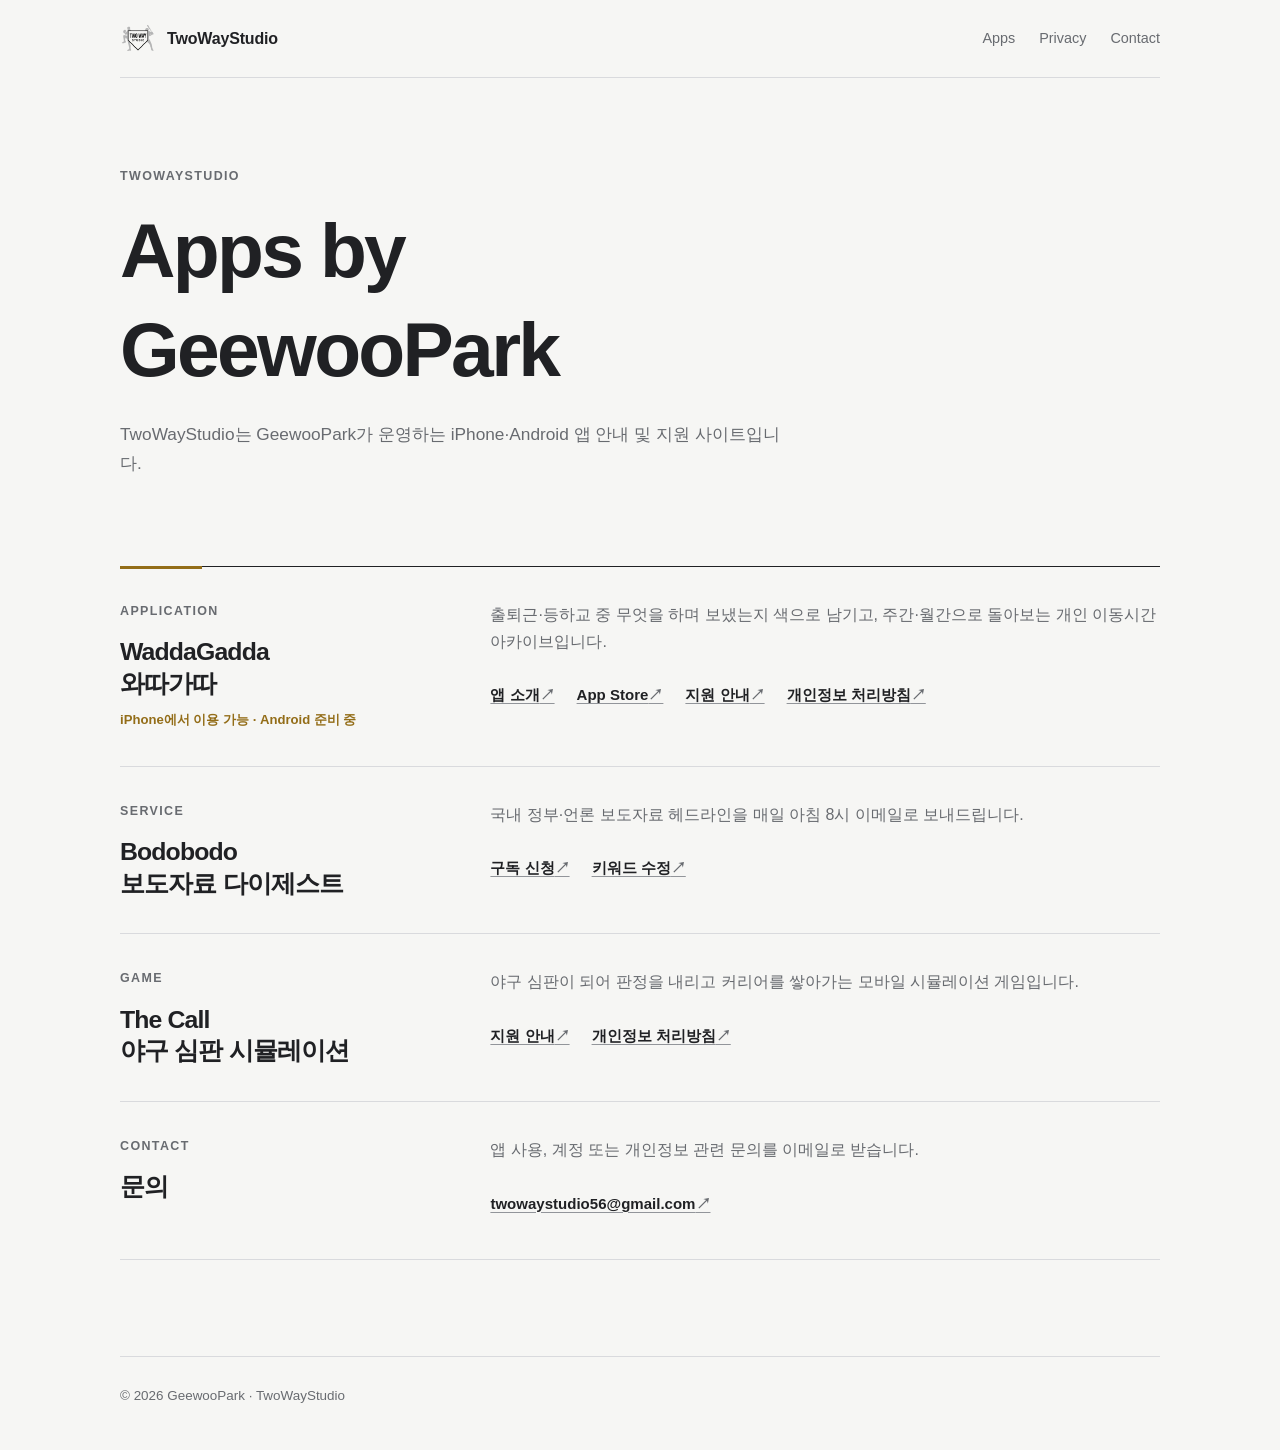
==== index.html @ 0d07fa3b "Add WaddaGadda launch and account deletion pages" ====
<!doctype html><html lang="ko"><head><meta charset="utf-8"><meta name="viewport" content="width=device-width,initial-scale=1"><meta name="description" content="GeewooPark가 TwoWayStudio 브랜드로 운영하는 iPhone·Android 앱 스튜디오입니다."><title>TwoWayStudio · GeewooPark</title><link rel="stylesheet" href="styles.css"></head><body>
<header class="site-header"><a class="brand" href="/"><img src="TwoWayStudio_Logo.png" alt=""><span>TwoWayStudio</span></a><nav class="site-nav" aria-label="주요 메뉴"><a href="#apps">Apps</a><a href="privacy.html">Privacy</a><a href="mailto:twowaystudio56@gmail.com">Contact</a></nav></header>
<main class="page"><section class="hero"><p class="eyebrow">TwoWayStudio</p><h1>Apps by<br>GeewooPark</h1><p class="lead">TwoWayStudio는 GeewooPark가 운영하는 iPhone·Android 앱 안내 및 지원 사이트입니다.</p></section>
<section id="apps" class="grid" aria-label="앱과 안내"><article class="card card-featured"><div><p class="eyebrow">Application</p><h2>WaddaGadda<br><span lang="ko">와따가따</span></h2><p class="platform-note">iPhone에서 이용 가능 · Android 준비 중</p></div><div><p>출퇴근·등하교 중 무엇을 하며 보냈는지 색으로 남기고, 주간·월간으로 돌아보는 개인 이동시간 아카이브입니다.</p><div class="card-links"><a class="button-link" href="waddagadda.html">앱 소개</a><a class="button-link" href="https://apps.apple.com/kr/app/id6805919980">App Store</a><a class="button-link" href="waddagadda-support.html">지원 안내</a><a class="button-link" href="waddagadda-privacy.html">개인정보 처리방침</a></div></div></article><article class="card"><div><p class="eyebrow">Service</p><h2>Bodobodo<br><span lang="ko">보도자료 다이제스트</span></h2></div><div><p>국내 정부·언론 보도자료 헤드라인을 매일 아침 8시 이메일로 보내드립니다.</p><div class="card-links"><a class="button-link" href="press-digest.html">구독 신청</a><a class="button-link" href="press-digest-edit.html">키워드 수정</a></div></div></article><article class="card"><div><p class="eyebrow">Game</p><h2>The Call<br><span lang="ko">야구 심판 시뮬레이션</span></h2></div><div><p>야구 심판이 되어 판정을 내리고 커리어를 쌓아가는 모바일 시뮬레이션 게임입니다.</p><div class="card-links"><a class="button-link" href="thecall-support.html">지원 안내</a><a class="button-link" href="thecall-privacy.html">개인정보 처리방침</a></div></div></article><article class="card"><div><p class="eyebrow">Contact</p><h2>문의</h2></div><div><p>앱 사용, 계정 또는 개인정보 관련 문의를 이메일로 받습니다.</p><div class="card-links"><a class="button-link" href="mailto:twowaystudio56@gmail.com">twowaystudio56@gmail.com</a></div></div></article></section></main>
<footer class="site-footer">© 2026 GeewooPark · TwoWayStudio</footer></body></html>
---- styles.css ----
:root{color-scheme:light;--ink:#202124;--muted:#686b70;--line:#d9dadd;--soft-line:#e8e9eb;--background:#f6f6f4;--accent:#44484d;--wadda:#936d18;--wadda-soft:#efe7d2}*{box-sizing:border-box}body{margin:0;color:var(--ink);background:var(--background);font-family:Inter,-apple-system,BlinkMacSystemFont,"Segoe UI",sans-serif;font-size:16px;line-height:1.7}a{color:var(--ink);text-decoration-color:#92959a;text-underline-offset:3px}a:hover{text-decoration-color:var(--ink)}img{max-width:100%;height:auto}
.site-header{width:min(1040px,calc(100% - 48px));min-height:78px;margin:0 auto;display:flex;align-items:center;justify-content:space-between;gap:24px;border-bottom:1px solid var(--line)}.brand{display:inline-flex;align-items:center;gap:11px;color:var(--ink);font-size:1rem;font-weight:700;letter-spacing:-.01em;text-decoration:none}.brand img{width:36px;height:36px;object-fit:contain}.site-nav{display:flex;gap:24px;font-size:.9rem}.site-nav a{color:var(--muted);text-decoration:none}.site-nav a:hover{color:var(--ink)}
.page{width:min(1040px,calc(100% - 48px));margin:0 auto;padding:88px 0 96px}.hero{max-width:760px;padding-bottom:76px}.eyebrow{margin:0 0 14px;color:var(--muted);font-size:.78rem;font-weight:700;letter-spacing:.11em;text-transform:uppercase}h1,h2,h3{color:var(--ink);line-height:1.28;letter-spacing:-.035em}h1{margin:0;font-size:clamp(2.35rem,6vw,4.8rem);font-weight:650}h2{margin:2.8rem 0 .9rem;font-size:1.35rem}h3{margin:0 0 .45rem;font-size:1.15rem}p{margin:.7rem 0}.lead{max-width:680px;margin-top:22px;color:var(--muted);font-size:1.08rem}
.grid{display:grid;grid-template-columns:1fr;border-top:1px solid var(--ink)}.card{display:grid;grid-template-columns:minmax(180px,.65fr) minmax(0,1.35fr);gap:48px;padding:34px 0;border-bottom:1px solid var(--line)}.card h2{margin:0;font-size:1.55rem}.card p{margin-top:0;color:var(--muted)}.card-featured{position:relative}.card-featured::before{position:absolute;top:-1px;left:0;width:82px;height:3px;background:var(--wadda);content:""}.platform-note{margin:10px 0 0!important;color:var(--wadda)!important;font-size:.82rem;font-weight:650}.card-links{display:flex;flex-wrap:wrap;gap:22px;margin-top:18px}.button-link{display:inline-flex;min-height:44px;align-items:center;color:var(--ink);font-size:.94rem;font-weight:650}.button-link::after{content:" ↗";color:var(--muted)}
.document{max-width:820px;margin:0 auto;padding:0 0 40px}.document h1{font-size:clamp(2.3rem,5vw,3.6rem)}.document h2{margin-top:3.2rem;padding-top:1.2rem;border-top:1px solid var(--line)}.document li{margin:.45rem 0}.document .meta{margin:12px 0 36px;color:var(--muted);font-size:.9rem}.document .notice{margin-top:18px;padding:18px 20px;border-left:3px solid var(--accent);background:#ececeb}.document table{width:100%;margin:18px 0;border-collapse:collapse}.document th,.document td{padding:15px 0;border-bottom:1px solid var(--soft-line);text-align:left;vertical-align:top}.document th{width:28%;padding-right:24px;color:var(--muted);font-size:.92rem}.site-footer{width:min(1040px,calc(100% - 48px));margin:0 auto;padding:28px 0 42px;border-top:1px solid var(--line);color:var(--muted);font-size:.84rem}
.product-hero{display:grid;grid-template-columns:minmax(0,1fr) minmax(280px,.56fr);gap:56px;align-items:center;padding:10px 0 82px}.product-copy h1{font-size:clamp(2.6rem,5vw,4.15rem)}.product-kicker{margin:0 0 16px;color:var(--wadda);font-size:.82rem;font-weight:750;letter-spacing:.1em;text-transform:uppercase}.product-visual{overflow:hidden;border:1px solid #d8cfb7;border-radius:26px;background:var(--wadda-soft);box-shadow:0 22px 50px rgba(55,43,16,.12)}.product-visual img{display:block;width:100%}.store-links{display:flex;flex-wrap:wrap;gap:12px;margin-top:28px}.store-link{display:inline-flex;min-height:48px;align-items:center;padding:0 18px;border:1px solid var(--ink);border-radius:8px;background:var(--ink);color:#fff;font-size:.92rem;font-weight:700;text-decoration:none}.store-link:hover{background:var(--accent)}.store-link-muted{border-color:var(--line);background:transparent;color:var(--muted);cursor:default}.product-principles{display:grid;grid-template-columns:repeat(3,1fr);border-top:1px solid var(--ink)}.product-principle{padding:28px 24px 26px 0;border-bottom:1px solid var(--line)}.product-principle+.product-principle{padding-left:24px;border-left:1px solid var(--line)}.product-principle h2{margin:0 0 10px;font-size:1.18rem}.product-principle p{margin:0;color:var(--muted)}.product-details{max-width:760px;padding:72px 0 22px}.product-details h2{margin:0 0 18px;font-size:1.8rem}.product-details p{color:var(--muted)}.request-steps{padding-left:1.25rem}.request-steps li{margin:.85rem 0}.request-action{margin:28px 0}.request-action .store-link{width:max-content}.quiet-note{color:var(--muted);font-size:.9rem}
@media(max-width:760px){.site-header{width:min(100% - 32px,1040px);align-items:flex-start;flex-direction:column;padding:18px 0}.site-nav{width:100%;justify-content:space-between;gap:12px}.page{width:min(100% - 32px,1040px);padding:58px 0 72px}.hero{padding-bottom:54px}.card{grid-template-columns:1fr;gap:12px;padding:28px 0}.document th,.document td{display:block;width:100%;padding-right:0}.document th{padding-bottom:2px;border-bottom:0}.document td{padding-top:2px}.site-footer{width:min(100% - 32px,1040px)}.product-hero{grid-template-columns:1fr;gap:38px;padding-bottom:58px}.product-visual{width:min(100%,390px);margin:0 auto}.product-principles{grid-template-columns:1fr}.product-principle,.product-principle+.product-principle{padding:24px 0;border-left:0}.product-details{padding-top:54px}}
.subscribe-form{max-width:460px;margin-top:8px}.subscribe-form .field{margin-bottom:18px}.subscribe-form label{display:block;margin-bottom:7px;font-size:.88rem;font-weight:650;color:var(--ink)}.subscribe-form .hint{margin:6px 0 0;color:var(--muted);font-size:.84rem}.subscribe-form input[type=email],.subscribe-form input[type=text]{width:100%;padding:12px 14px;border:1px solid var(--line);border-radius:8px;background:#fff;color:var(--ink);font-size:.96rem;font-family:inherit}.subscribe-form input[type=email]:focus,.subscribe-form input[type=text]:focus{outline:2px solid var(--ink);outline-offset:1px}.subscribe-form .honeypot{position:absolute!important;width:1px!important;height:1px!important;padding:0!important;margin:-1px!important;overflow:hidden!important;clip:rect(0,0,0,0)!important;white-space:nowrap!important;border:0!important}.subscribe-form button{min-height:46px;padding:0 24px;border:0;border-radius:8px;background:var(--ink);color:#fff;font-size:.95rem;font-weight:650;font-family:inherit;cursor:pointer}.subscribe-form button:hover{background:var(--accent)}.subscribe-form button:disabled{opacity:.55;cursor:default}.form-message{margin-top:16px;padding:14px 16px;border-radius:8px;font-size:.9rem;display:none}.form-message.show{display:block}.form-message.success{background:#eaf3ec;color:#1f5c33}.form-message.error{background:#f6e9e8;color:#8a2f27}
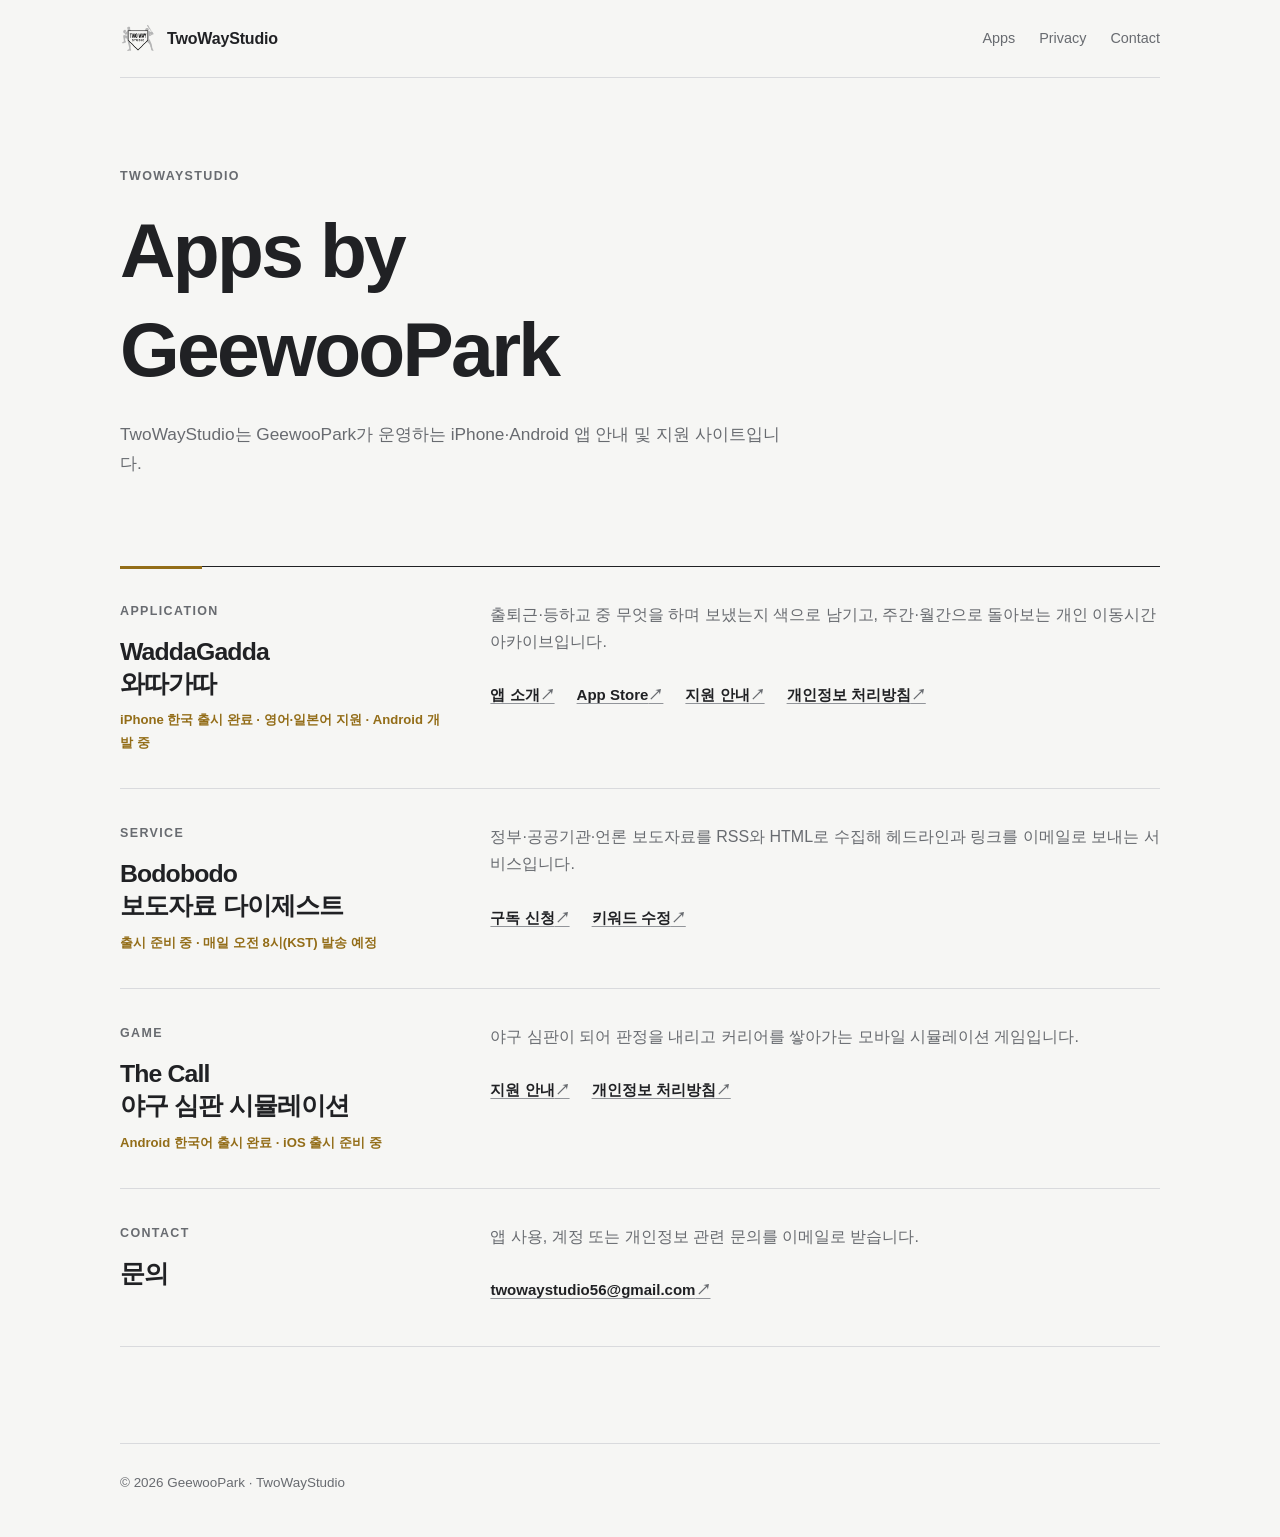
==== commit ded9ec64: "Feat: 홈페이지 출시 현황 최신화" ====
--- a/index.html
+++ b/index.html
@@ -1,5 +1,9 @@
 <!doctype html><html lang="ko"><head><meta charset="utf-8"><meta name="viewport" content="width=device-width,initial-scale=1"><meta name="description" content="GeewooPark가 TwoWayStudio 브랜드로 운영하는 iPhone·Android 앱 스튜디오입니다."><title>TwoWayStudio · GeewooPark</title><link rel="stylesheet" href="styles.css"></head><body>
 <header class="site-header"><a class="brand" href="/"><img src="TwoWayStudio_Logo.png" alt=""><span>TwoWayStudio</span></a><nav class="site-nav" aria-label="주요 메뉴"><a href="#apps">Apps</a><a href="privacy.html">Privacy</a><a href="mailto:twowaystudio56@gmail.com">Contact</a></nav></header>
 <main class="page"><section class="hero"><p class="eyebrow">TwoWayStudio</p><h1>Apps by<br>GeewooPark</h1><p class="lead">TwoWayStudio는 GeewooPark가 운영하는 iPhone·Android 앱 안내 및 지원 사이트입니다.</p></section>
-<section id="apps" class="grid" aria-label="앱과 안내"><article class="card card-featured"><div><p class="eyebrow">Application</p><h2>WaddaGadda<br><span lang="ko">와따가따</span></h2><p class="platform-note">iPhone에서 이용 가능 · Android 준비 중</p></div><div><p>출퇴근·등하교 중 무엇을 하며 보냈는지 색으로 남기고, 주간·월간으로 돌아보는 개인 이동시간 아카이브입니다.</p><div class="card-links"><a class="button-link" href="waddagadda.html">앱 소개</a><a class="button-link" href="https://apps.apple.com/kr/app/id6805919980">App Store</a><a class="button-link" href="waddagadda-support.html">지원 안내</a><a class="button-link" href="waddagadda-privacy.html">개인정보 처리방침</a></div></div></article><article class="card"><div><p class="eyebrow">Service</p><h2>Bodobodo<br><span lang="ko">보도자료 다이제스트</span></h2></div><div><p>국내 정부·언론 보도자료 헤드라인을 매일 아침 8시 이메일로 보내드립니다.</p><div class="card-links"><a class="button-link" href="press-digest.html">구독 신청</a><a class="button-link" href="press-digest-edit.html">키워드 수정</a></div></div></article><article class="card"><div><p class="eyebrow">Game</p><h2>The Call<br><span lang="ko">야구 심판 시뮬레이션</span></h2></div><div><p>야구 심판이 되어 판정을 내리고 커리어를 쌓아가는 모바일 시뮬레이션 게임입니다.</p><div class="card-links"><a class="button-link" href="thecall-support.html">지원 안내</a><a class="button-link" href="thecall-privacy.html">개인정보 처리방침</a></div></div></article><article class="card"><div><p class="eyebrow">Contact</p><h2>문의</h2></div><div><p>앱 사용, 계정 또는 개인정보 관련 문의를 이메일로 받습니다.</p><div class="card-links"><a class="button-link" href="mailto:twowaystudio56@gmail.com">twowaystudio56@gmail.com</a></div></div></article></section></main>
+<section id="apps" class="grid" aria-label="앱과 안내">
+<article class="card card-featured"><div><p class="eyebrow">Application</p><h2>WaddaGadda<br><span lang="ko">와따가따</span></h2><p class="platform-note">iPhone 한국 출시 완료 · 영어·일본어 지원 · Android 개발 중</p></div><div><p>출퇴근·등하교 중 무엇을 하며 보냈는지 색으로 남기고, 주간·월간으로 돌아보는 개인 이동시간 아카이브입니다.</p><div class="card-links"><a class="button-link" href="waddagadda.html">앱 소개</a><a class="button-link" href="https://apps.apple.com/kr/app/id6805919980">App Store</a><a class="button-link" href="waddagadda-support.html">지원 안내</a><a class="button-link" href="waddagadda-privacy.html">개인정보 처리방침</a></div></div></article>
+<article class="card"><div><p class="eyebrow">Service</p><h2>Bodobodo<br><span lang="ko">보도자료 다이제스트</span></h2><p class="platform-note">출시 준비 중 · 매일 오전 8시(KST) 발송 예정</p></div><div><p>정부·공공기관·언론 보도자료를 RSS와 HTML로 수집해 헤드라인과 링크를 이메일로 보내는 서비스입니다.</p><div class="card-links"><a class="button-link" href="press-digest.html">구독 신청</a><a class="button-link" href="press-digest-edit.html">키워드 수정</a></div></div></article>
+<article class="card"><div><p class="eyebrow">Game</p><h2>The Call<br><span lang="ko">야구 심판 시뮬레이션</span></h2><p class="platform-note">Android 한국어 출시 완료 · iOS 출시 준비 중</p></div><div><p>야구 심판이 되어 판정을 내리고 커리어를 쌓아가는 모바일 시뮬레이션 게임입니다.</p><div class="card-links"><a class="button-link" href="thecall-support.html">지원 안내</a><a class="button-link" href="thecall-privacy.html">개인정보 처리방침</a></div></div></article>
+<article class="card"><div><p class="eyebrow">Contact</p><h2>문의</h2></div><div><p>앱 사용, 계정 또는 개인정보 관련 문의를 이메일로 받습니다.</p><div class="card-links"><a class="button-link" href="mailto:twowaystudio56@gmail.com">twowaystudio56@gmail.com</a></div></div></article></section></main>
 <footer class="site-footer">© 2026 GeewooPark · TwoWayStudio</footer></body></html>
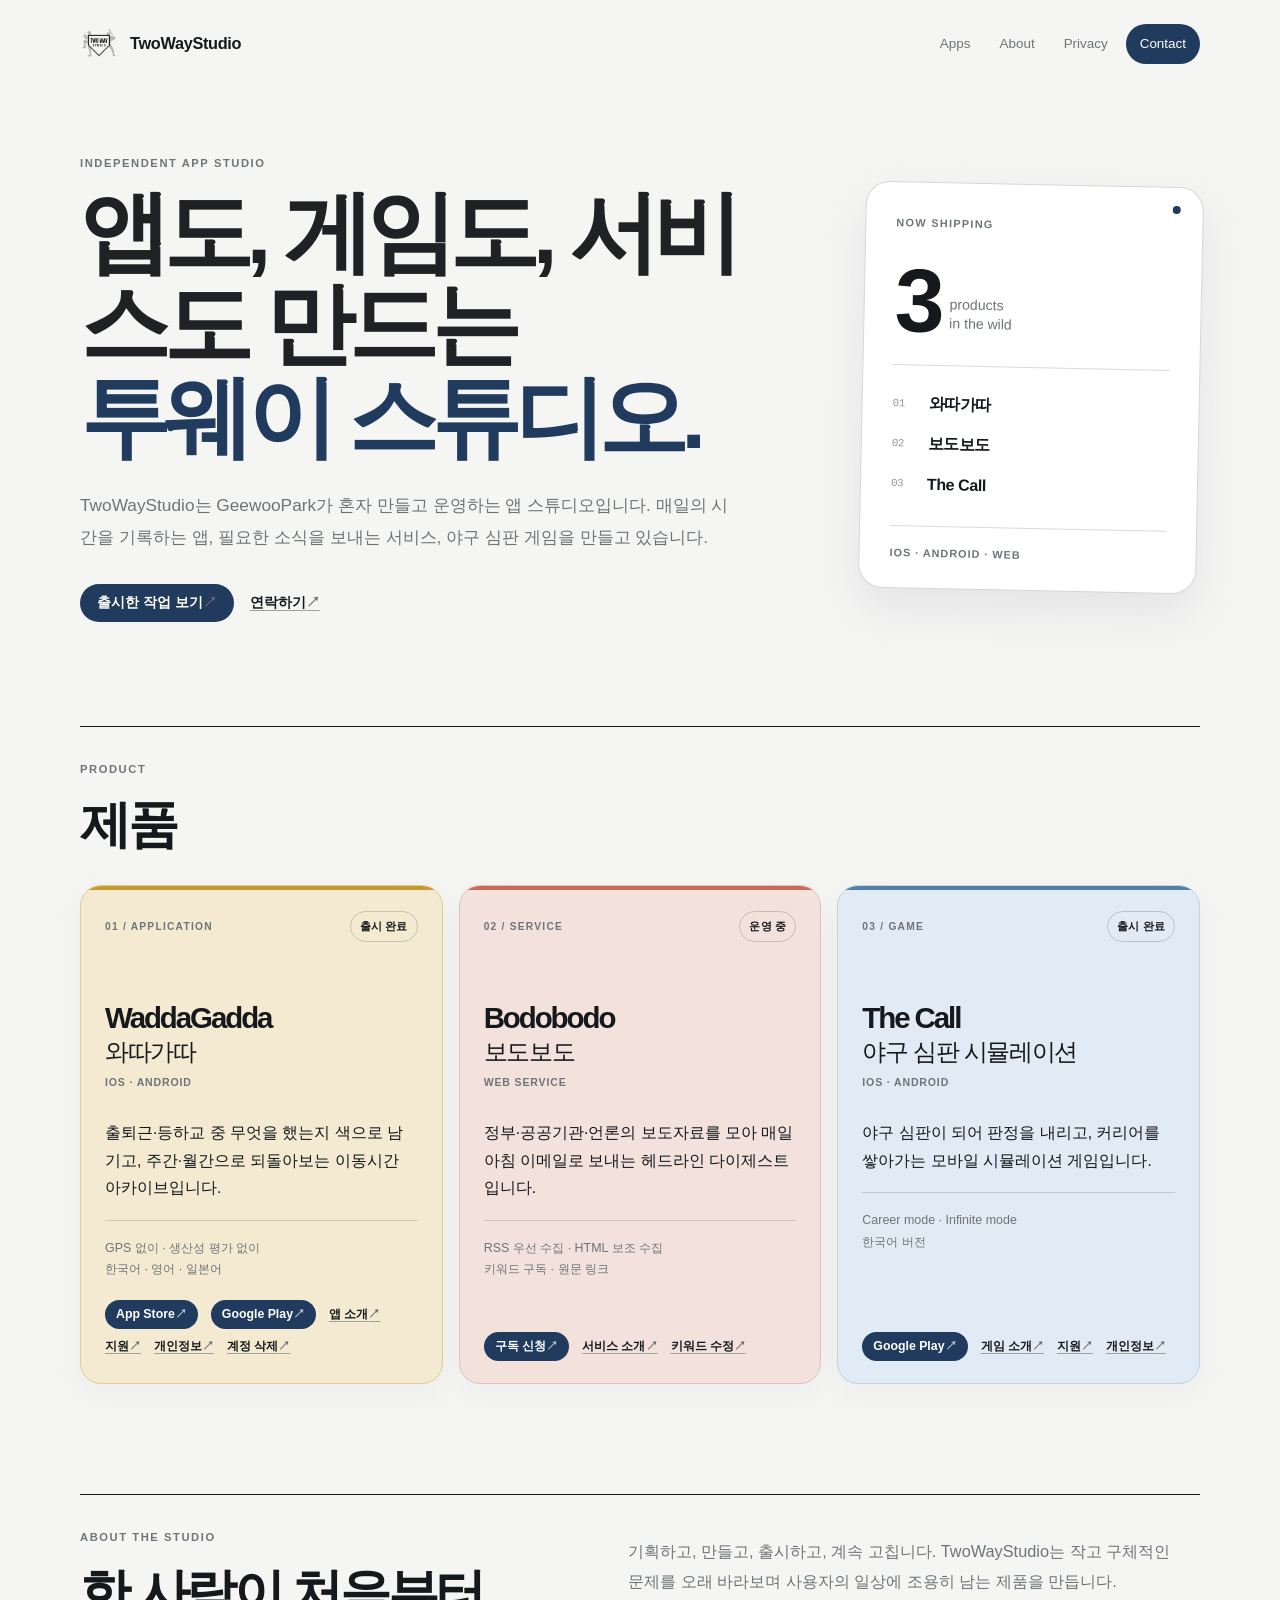
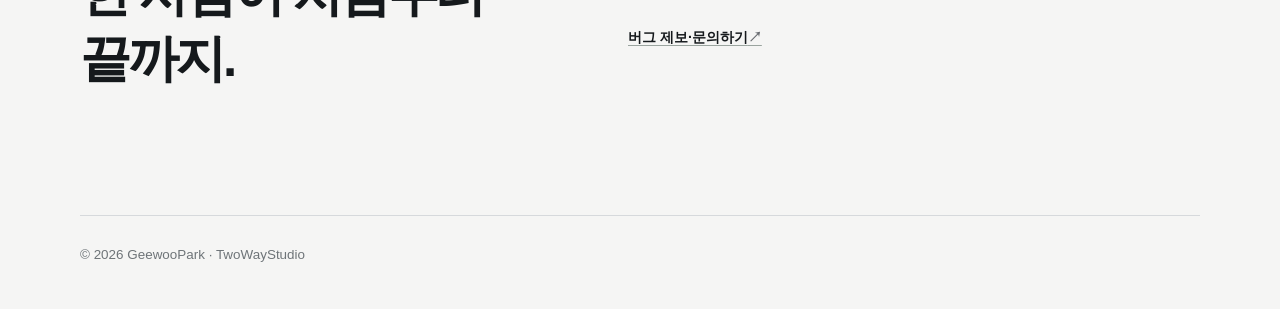
==== commit 01d8dcb6: "Feat: 홈페이지 제품 소개 및 UX 개선" ====
--- a/index.html
+++ b/index.html
@@ -1,9 +1,83 @@
-<!doctype html><html lang="ko"><head><meta charset="utf-8"><meta name="viewport" content="width=device-width,initial-scale=1"><meta name="description" content="GeewooPark가 TwoWayStudio 브랜드로 운영하는 iPhone·Android 앱 스튜디오입니다."><title>TwoWayStudio · GeewooPark</title><link rel="stylesheet" href="styles.css"></head><body>
-<header class="site-header"><a class="brand" href="/"><img src="TwoWayStudio_Logo.png" alt=""><span>TwoWayStudio</span></a><nav class="site-nav" aria-label="주요 메뉴"><a href="#apps">Apps</a><a href="privacy.html">Privacy</a><a href="mailto:twowaystudio56@gmail.com">Contact</a></nav></header>
-<main class="page"><section class="hero"><p class="eyebrow">TwoWayStudio</p><h1>Apps by<br>GeewooPark</h1><p class="lead">TwoWayStudio는 GeewooPark가 운영하는 iPhone·Android 앱 안내 및 지원 사이트입니다.</p></section>
-<section id="apps" class="grid" aria-label="앱과 안내">
-<article class="card card-featured"><div><p class="eyebrow">Application</p><h2>WaddaGadda<br><span lang="ko">와따가따</span></h2><p class="platform-note">iPhone 한국 출시 완료 · 영어·일본어 지원 · Android 개발 중</p></div><div><p>출퇴근·등하교 중 무엇을 하며 보냈는지 색으로 남기고, 주간·월간으로 돌아보는 개인 이동시간 아카이브입니다.</p><div class="card-links"><a class="button-link" href="waddagadda.html">앱 소개</a><a class="button-link" href="https://apps.apple.com/kr/app/id6805919980">App Store</a><a class="button-link" href="waddagadda-support.html">지원 안내</a><a class="button-link" href="waddagadda-privacy.html">개인정보 처리방침</a></div></div></article>
-<article class="card"><div><p class="eyebrow">Service</p><h2>Bodobodo<br><span lang="ko">보도자료 다이제스트</span></h2><p class="platform-note">출시 준비 중 · 매일 오전 8시(KST) 발송 예정</p></div><div><p>정부·공공기관·언론 보도자료를 RSS와 HTML로 수집해 헤드라인과 링크를 이메일로 보내는 서비스입니다.</p><div class="card-links"><a class="button-link" href="press-digest.html">구독 신청</a><a class="button-link" href="press-digest-edit.html">키워드 수정</a></div></div></article>
-<article class="card"><div><p class="eyebrow">Game</p><h2>The Call<br><span lang="ko">야구 심판 시뮬레이션</span></h2><p class="platform-note">Android 한국어 출시 완료 · iOS 출시 준비 중</p></div><div><p>야구 심판이 되어 판정을 내리고 커리어를 쌓아가는 모바일 시뮬레이션 게임입니다.</p><div class="card-links"><a class="button-link" href="thecall-support.html">지원 안내</a><a class="button-link" href="thecall-privacy.html">개인정보 처리방침</a></div></div></article>
-<article class="card"><div><p class="eyebrow">Contact</p><h2>문의</h2></div><div><p>앱 사용, 계정 또는 개인정보 관련 문의를 이메일로 받습니다.</p><div class="card-links"><a class="button-link" href="mailto:twowaystudio56@gmail.com">twowaystudio56@gmail.com</a></div></div></article></section></main>
-<footer class="site-footer">© 2026 GeewooPark · TwoWayStudio</footer></body></html>
+<!doctype html>
+<html lang="ko">
+<head>
+<meta charset="utf-8">
+<meta name="viewport" content="width=device-width,initial-scale=1">
+<meta name="description" content="TwoWayStudio는 GeewooPark가 혼자 만들고 운영하는 앱·게임·웹 서비스 스튜디오입니다.">
+<title>TwoWayStudio · GeewooPark</title>
+<link rel="stylesheet" href="styles.css">
+<link rel="stylesheet" href="home.css">
+</head>
+<body class="home">
+<header class="site-header">
+  <a class="brand" href="/"><img src="TwoWayStudio_Logo.png" alt=""><span>TwoWayStudio</span></a>
+  <nav class="site-nav" aria-label="주요 메뉴">
+    <a href="#apps">Apps</a>
+    <a href="#about">About</a>
+    <a href="privacy.html">Privacy</a>
+    <a href="mailto:twowaystudio56@gmail.com">Contact</a>
+  </nav>
+</header>
+
+<main class="page">
+  <section class="hero home-hero" aria-labelledby="home-title">
+    <div class="hero-copy">
+      <p class="eyebrow">Independent app studio</p>
+      <h1 id="home-title">앱도, 게임도, 서비스도 만드는<br><em>투웨이 스튜디오.</em></h1>
+      <p class="lead">TwoWayStudio는 GeewooPark가 혼자 만들고 운영하는 앱 스튜디오입니다. 매일의 시간을 기록하는 앱, 필요한 소식을 보내는 서비스, 야구 심판 게임을 만들고 있습니다.</p>
+      <div class="hero-actions">
+        <a class="button-link button-link-primary" href="#apps">출시한 작업 보기</a>
+        <a class="button-link" href="mailto:twowaystudio56@gmail.com">연락하기</a>
+      </div>
+    </div>
+    <aside class="hero-panel" aria-label="스튜디오 현황">
+      <p class="hero-panel-label">NOW SHIPPING</p>
+      <div class="hero-panel-count"><strong>3</strong><span>products<br>in the wild</span></div>
+      <div class="hero-panel-rule"></div>
+      <ul class="hero-panel-list">
+        <li><span>01</span> 와따가따</li>
+        <li><span>02</span> 보도보도</li>
+        <li><span>03</span> The Call</li>
+      </ul>
+      <p class="hero-panel-foot">iOS · Android · Web</p>
+    </aside>
+  </section>
+
+  <section id="apps" class="home-section home-work" aria-labelledby="work-title">
+    <div class="section-heading">
+      <div><p class="eyebrow">Product</p><h2 id="work-title">제품</h2></div>
+    </div>
+    <div class="work-grid">
+      <article class="work-card work-card-wadda">
+        <div class="work-card-top"><p class="work-index">01 / Application</p><span class="work-status">출시 완료</span></div>
+        <div class="work-card-title"><h3>WaddaGadda<br><span lang="ko">와따가따</span></h3><p class="work-platform">iOS · Android</p></div>
+        <p class="work-description">출퇴근·등하교 중 무엇을 했는지 색으로 남기고, 주간·월간으로 되돌아보는 이동시간 아카이브입니다.</p>
+        <p class="work-detail">GPS 없이 · 생산성 평가 없이<br>한국어 · 영어 · 일본어</p>
+        <div class="work-links"><a class="button-link work-link-primary" href="https://apps.apple.com/kr/app/id6805919980">App Store</a><a class="button-link work-link-primary" href="https://play.google.com/store/apps/details?id=com.twowaystudio.waddagadda">Google Play</a><a class="button-link" href="waddagadda.html">앱 소개</a><a class="button-link" href="waddagadda-support.html">지원</a><a class="button-link" href="waddagadda-privacy.html">개인정보</a><a class="button-link" href="waddagadda-delete-account.html">계정 삭제</a></div>
+      </article>
+      <article class="work-card work-card-bodo">
+        <div class="work-card-top"><p class="work-index">02 / Service</p><span class="work-status">운영 중</span></div>
+        <div class="work-card-title"><h3>Bodobodo<br><span lang="ko">보도보도</span></h3><p class="work-platform">Web service</p></div>
+        <p class="work-description">정부·공공기관·언론의 보도자료를 모아 매일 아침 이메일로 보내는 헤드라인 다이제스트입니다.</p>
+        <p class="work-detail">RSS 우선 수집 · HTML 보조 수집<br>키워드 구독 · 원문 링크</p>
+        <div class="work-links"><a class="button-link work-link-primary" href="press-digest.html">구독 신청</a><a class="button-link" href="bodobodo.html">서비스 소개</a><a class="button-link" href="press-digest-edit.html">키워드 수정</a></div>
+      </article>
+      <article class="work-card work-card-call">
+        <div class="work-card-top"><p class="work-index">03 / Game</p><span class="work-status">출시 완료</span></div>
+        <div class="work-card-title"><h3>The Call<br><span lang="ko">야구 심판 시뮬레이션</span></h3><p class="work-platform">iOS · Android</p></div>
+        <p class="work-description">야구 심판이 되어 판정을 내리고, 커리어를 쌓아가는 모바일 시뮬레이션 게임입니다.</p>
+        <p class="work-detail">Career mode · Infinite mode<br>한국어 버전</p>
+        <div class="work-links"><a class="button-link work-link-primary" href="https://play.google.com/store/apps/details?id=com.twowaystudio.thecall">Google Play</a><a class="button-link" href="thecall.html">게임 소개</a><a class="button-link" href="thecall-support.html">지원</a><a class="button-link" href="thecall-privacy.html">개인정보</a></div>
+      </article>
+    </div>
+  </section>
+
+  <section id="about" class="home-section home-about" aria-labelledby="about-title">
+    <div><p class="eyebrow">About the studio</p><h2 id="about-title">한 사람이 처음부터 끝까지.</h2></div>
+    <div class="about-copy"><p>기획하고, 만들고, 출시하고, 계속 고칩니다. TwoWayStudio는 작고 구체적인 문제를 오래 바라보며 사용자의 일상에 조용히 남는 제품을 만듭니다.</p><a class="button-link" href="mailto:twowaystudio56@gmail.com">버그 제보·문의하기</a></div>
+  </section>
+</main>
+
+<footer class="site-footer">© 2026 GeewooPark · TwoWayStudio</footer>
+</body>
+</html>
--- a/home.css
+++ b/home.css
@@ -0,0 +1,66 @@
+/* Homepage: calm product-studio presentation. Shared document styles stay in styles.css. */
+body.home{--home-ink:#15191c;--home-muted:#6e7478;--home-line:#d6d9dc;--home-paper:#f5f5f4;--home-card:#fff;--home-navy:#203b5e;--home-wadda:#c79a2e;--home-bodo:#c86a58;--home-call:#557ea7;color:var(--home-ink);background:var(--home-paper);font-family:"Avenir Next",Inter,-apple-system,BlinkMacSystemFont,"Segoe UI",sans-serif}
+.home .site-header{width:min(1120px,calc(100% - 64px));min-height:88px;border-bottom:0}
+.home .brand{gap:12px;color:var(--home-ink);font-size:1.02rem;letter-spacing:-.02em}
+.home .brand img{width:38px;height:38px;border-radius:12px}
+.home .site-nav{gap:7px;align-items:center;font-size:.84rem}
+.home .site-nav a{padding:8px 11px;border-radius:999px;color:var(--home-muted)}
+.home .site-nav a:hover{background:#e6e8ea;color:var(--home-ink)}
+.home .site-nav a[href^="mailto:"]{padding:9px 14px;background:var(--home-navy);color:#fff}
+.home .site-nav a[href^="mailto:"]:hover{background:#2d5178;color:#fff}
+.home .page{width:min(1120px,calc(100% - 64px));padding:0 0 104px}
+.home .eyebrow{margin-bottom:13px;color:var(--home-muted);font-size:.7rem;letter-spacing:.14em}
+.home .hero{max-width:none;padding:66px 0 104px}
+.home-hero{display:grid;grid-template-columns:minmax(0,1.35fr) minmax(280px,.65fr);gap:80px;align-items:center}
+.home .hero-copy{max-width:730px}
+.home h1{margin:0;font-size:clamp(3rem,7vw,6.5rem);font-weight:650;letter-spacing:-.075em;line-height:1.03}
+.home h1 em{color:var(--home-navy);font-style:normal}
+.home .lead{max-width:650px;margin:27px 0 0;color:var(--home-muted);font-size:1.08rem;line-height:1.85}
+.hero-actions{display:flex;flex-wrap:wrap;gap:16px;margin-top:30px}
+.home .button-link{min-height:38px;color:var(--home-ink);font-size:.88rem;font-weight:700;text-decoration-color:#9aa49f}
+.home .button-link:hover{text-decoration-color:var(--home-ink)}
+.home .button-link-primary{padding:0 17px;border-radius:999px;background:var(--home-navy);color:#fff;text-decoration:none}
+.home .button-link-primary:hover{background:#2d5178;color:#fff}
+.hero-panel{position:relative;padding:31px 30px 26px;border:1px solid #d5d8db;border-radius:24px;background:#fff;box-shadow:0 20px 45px rgba(30,42,55,.08);transform:rotate(1.2deg)}
+.hero-panel::after{position:absolute;right:22px;top:18px;width:8px;height:8px;border-radius:50%;background:var(--home-navy);content:""}
+.hero-panel-label,.hero-panel-foot,.work-index,.work-platform{margin:0;color:var(--home-muted);font-size:.68rem;font-weight:750;letter-spacing:.12em;text-transform:uppercase}
+.hero-panel-count{display:flex;align-items:flex-end;gap:14px;margin:34px 0 27px}
+.hero-panel-count strong{font-size:5.6rem;font-weight:600;letter-spacing:-.1em;line-height:.8}
+.hero-panel-count span{padding-bottom:5px;color:var(--home-muted);font-size:.88rem;line-height:1.35}
+.hero-panel-rule{height:1px;background:#d7dadd}
+.hero-panel-list{display:grid;gap:13px;margin:24px 0 28px;padding:0;list-style:none;font-size:1rem;font-weight:650;letter-spacing:-.025em}
+.hero-panel-list li{display:flex;gap:14px;align-items:center}
+.hero-panel-list span{width:22px;color:#9299a0;font-family:ui-monospace,SFMono-Regular,Menlo,monospace;font-size:.68rem;font-weight:500}
+.hero-panel-foot{padding-top:17px;border-top:1px solid #d7dadd;letter-spacing:.09em}
+.home-section{padding-top:33px;border-top:1px solid var(--home-ink)}
+.section-heading{display:flex;justify-content:space-between;gap:32px;align-items:flex-end;margin-bottom:28px}
+.home h2{margin:0;color:var(--home-ink);font-size:clamp(2rem,4vw,3.35rem);font-weight:600;letter-spacing:-.065em}
+.section-heading>p{margin:0;color:var(--home-muted);font-size:.9rem;line-height:1.65;text-align:right}
+.work-grid{display:grid;grid-template-columns:repeat(3,minmax(0,1fr));gap:16px}
+.work-card{position:relative;display:flex;min-height:470px;flex-direction:column;overflow:hidden;padding:25px 24px 22px;border:1px solid var(--home-line);border-radius:21px;background:var(--home-card);box-shadow:0 9px 30px rgba(30,42,55,.045)}
+.work-card::before{position:absolute;top:0;left:0;width:100%;height:4px;background:var(--home-ink);content:""}
+.work-card-wadda{background:#f4ead1;border-color:#e1cc91}.work-card-wadda::before{background:var(--home-wadda)}
+.work-card-bodo{background:#f3e1dc;border-color:#e2c2ba}.work-card-bodo::before{background:var(--home-bodo)}
+.work-card-call{background:#e1ebf5;border-color:#c1d3e4}.work-card-call::before{background:var(--home-call)}
+.work-card-top{display:flex;justify-content:space-between;gap:12px;align-items:center}
+.work-index{font-size:.64rem}
+.work-status{padding:5px 9px;border:1px solid rgba(31,41,40,.2);border-radius:999px;color:var(--home-ink);font-size:.68rem;font-weight:750;letter-spacing:.02em;white-space:nowrap}
+.work-card-title{display:flex;flex-direction:column;gap:9px;margin-top:60px}
+.work-card h3{margin:0;color:var(--home-ink);font-size:clamp(1.45rem,2.3vw,2.15rem);font-weight:650;letter-spacing:-.07em;line-height:1.08}
+.work-card h3 span{font-size:.82em;font-weight:550;letter-spacing:-.055em}
+.work-platform{font-size:.66rem;letter-spacing:.08em}
+.work-description{margin:27px 0 0;color:var(--home-ink);font-size:.98rem;line-height:1.75}
+.work-detail{margin:18px 0 0;padding-top:17px;border-top:1px solid rgba(31,41,40,.17);color:var(--home-muted);font-size:.78rem;line-height:1.7}
+.work-links{display:flex;flex-wrap:wrap;gap:3px 13px;margin-top:auto;padding-top:20px}
+.work-links .button-link{min-height:29px;font-size:.77rem}
+.work-links .work-link-primary{padding:0 11px;border-radius:999px;background:var(--home-navy);color:#fff;text-decoration:none}
+.work-links .work-link-primary::after{color:rgba(255,255,255,.72)}
+.work-links .work-link-primary:hover{background:#2d5178;color:#fff}
+.home-about{display:grid;grid-template-columns:minmax(280px,.9fr) minmax(0,1.1fr);gap:80px;margin-top:110px;padding-bottom:20px}
+.home-about h2{max-width:430px}
+.about-copy{max-width:560px;padding-top:8px}
+.about-copy p{margin:0;color:var(--home-muted);font-size:1.02rem;line-height:1.85}
+.about-copy .button-link{margin-top:22px}
+.home .site-footer{width:min(1120px,calc(100% - 64px));border-top:1px solid var(--home-line);color:var(--home-muted)}
+@media(max-width:860px){.home .site-header,.home .page,.home .site-footer{width:min(100% - 40px,1120px)}.home-hero{grid-template-columns:1fr;gap:48px}.hero-panel{width:min(100%,430px);justify-self:center}.work-grid{grid-template-columns:1fr 1fr}.work-card:last-child{grid-column:1/-1}.home-about{gap:40px}}
+@media(max-width:620px){.home .site-header{min-height:102px;padding:17px 0}.home .site-nav{width:100%;justify-content:space-between;gap:2px}.home .site-nav a{padding:7px 6px;font-size:.75rem}.home .site-nav a[href^="mailto:"]{padding:8px 10px}.home .page{padding-bottom:78px}.home .hero{padding:48px 0 75px}.home h1{font-size:clamp(2.75rem,13vw,4.5rem)}.home .lead{font-size:1rem}.section-heading{display:block}.section-heading>p{margin-top:16px;text-align:left}.work-grid{grid-template-columns:1fr}.work-card:last-child{grid-column:auto}.work-card{min-height:405px}.work-card-title{margin-top:59px}.home-about{grid-template-columns:1fr;margin-top:78px;gap:20px}.about-copy{padding-top:0}}
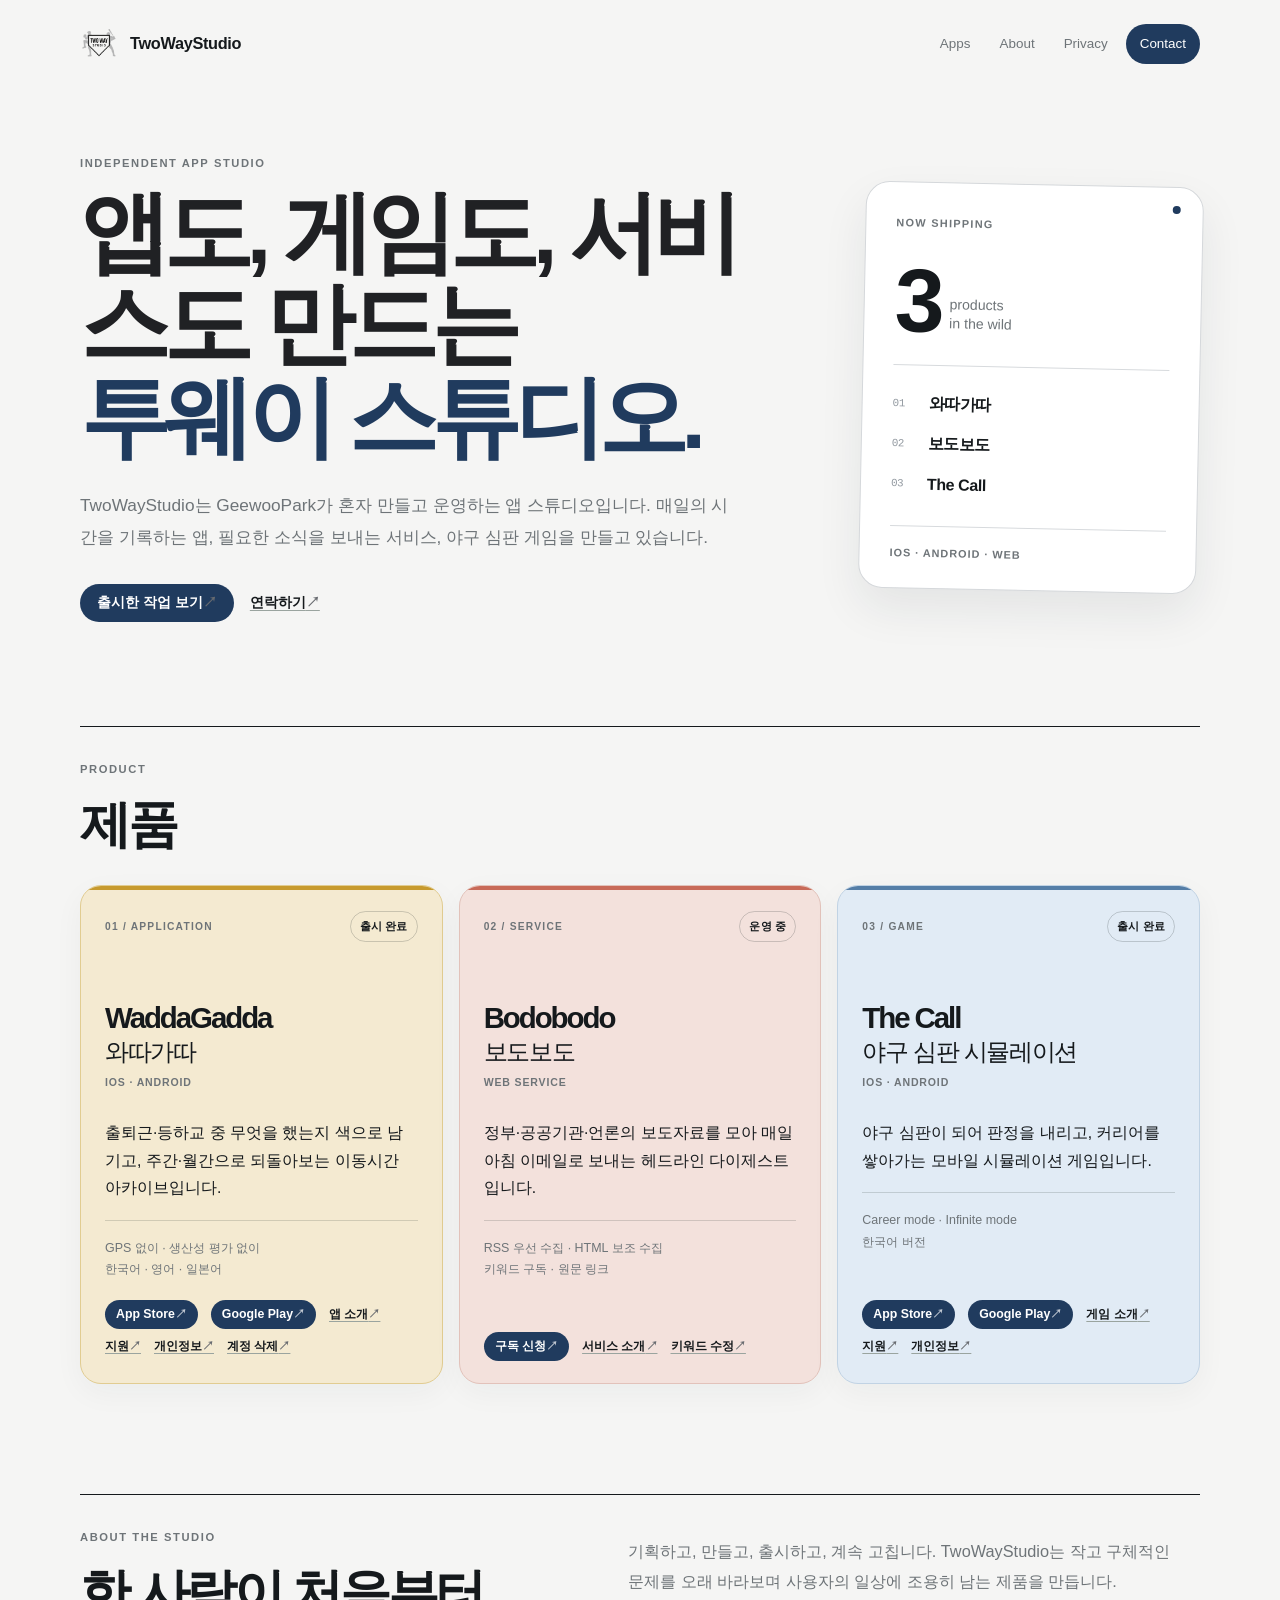
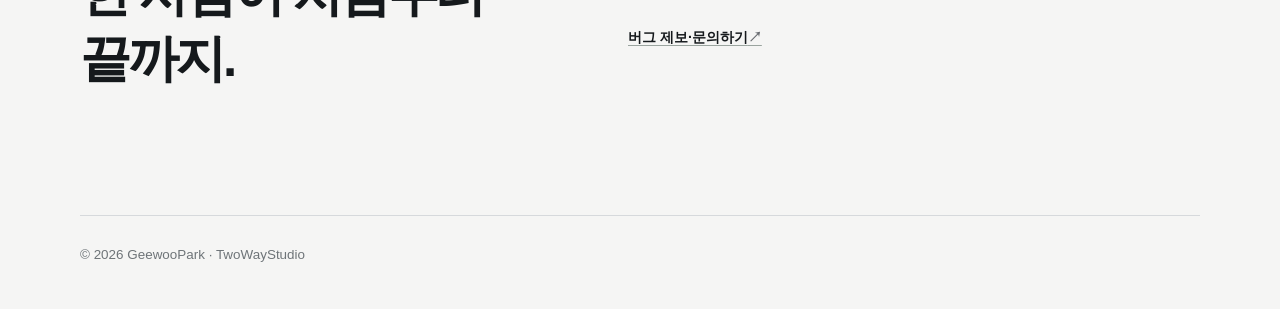
==== commit b1bdf2c1: "Feat: The Call App Store 링크 및 소개 페이지 개선" ====
--- a/index.html
+++ b/index.html
@@ -67,7 +67,7 @@
         <div class="work-card-title"><h3>The Call<br><span lang="ko">야구 심판 시뮬레이션</span></h3><p class="work-platform">iOS · Android</p></div>
         <p class="work-description">야구 심판이 되어 판정을 내리고, 커리어를 쌓아가는 모바일 시뮬레이션 게임입니다.</p>
         <p class="work-detail">Career mode · Infinite mode<br>한국어 버전</p>
-        <div class="work-links"><a class="button-link work-link-primary" href="https://play.google.com/store/apps/details?id=com.twowaystudio.thecall">Google Play</a><a class="button-link" href="thecall.html">게임 소개</a><a class="button-link" href="thecall-support.html">지원</a><a class="button-link" href="thecall-privacy.html">개인정보</a></div>
+        <div class="work-links"><a class="button-link work-link-primary" href="https://apps.apple.com/kr/app/the-call-%EC%95%BC%EA%B5%AC-%EC%8B%AC%ED%8C%90-%EA%B2%8C%8C%EC%9E%84/id6819682845">App Store</a><a class="button-link work-link-primary" href="https://play.google.com/store/apps/details?id=com.twowaystudio.thecall">Google Play</a><a class="button-link" href="thecall.html">게임 소개</a><a class="button-link" href="thecall-support.html">지원</a><a class="button-link" href="thecall-privacy.html">개인정보</a></div>
       </article>
     </div>
   </section>
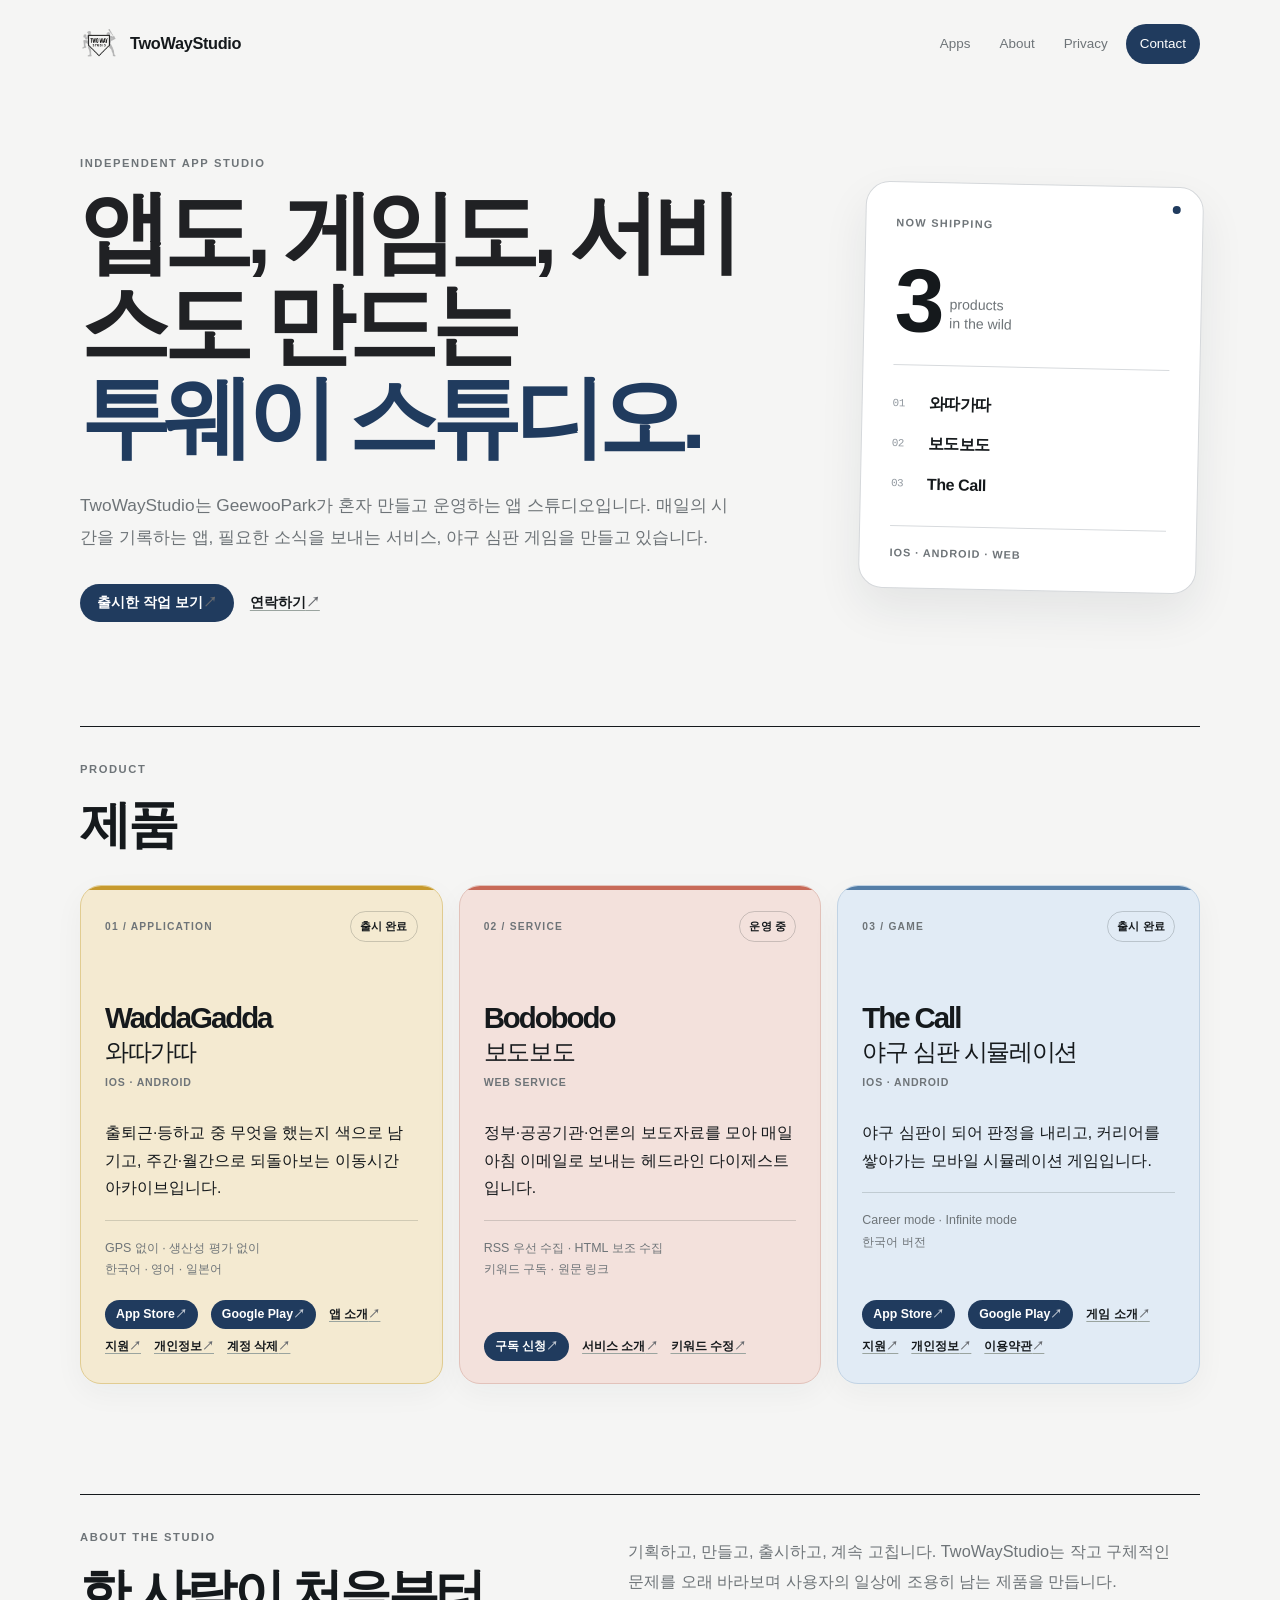
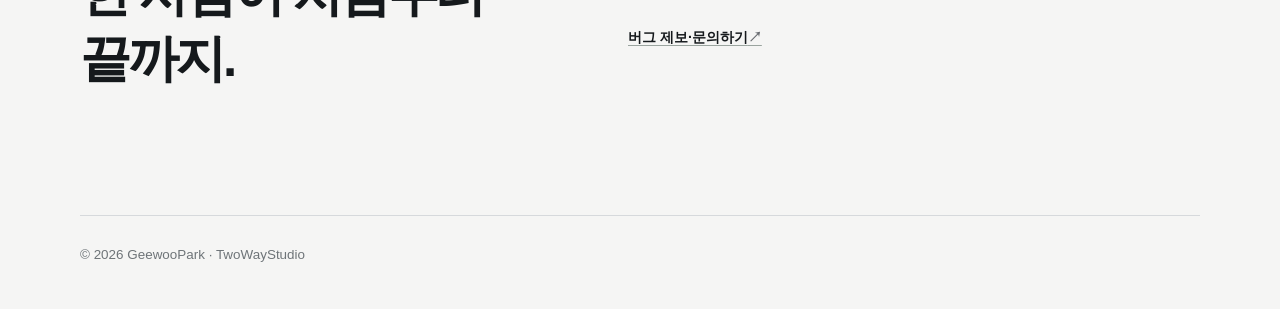
==== commit 01b4fb4b: "Feat: The Call 이용약관 페이지(KO/EN/JA) 추가 및 링크 연결 Co-Authored-By: Claude Sonnet 5.5 <noreply@anthropic.co" ====
--- a/index.html
+++ b/index.html
@@ -7,7 +7,7 @@
 <title>TwoWayStudio · GeewooPark</title>
 <link rel="stylesheet" href="styles.css">
 <link rel="stylesheet" href="home.css">
-</head>
+<link rel="icon" type="image/png" href="TwoWayStudio_Logo.png"></head>
 <body class="home">
 <header class="site-header">
   <a class="brand" href="/"><img src="TwoWayStudio_Logo.png" alt=""><span>TwoWayStudio</span></a>
@@ -67,7 +67,7 @@
         <div class="work-card-title"><h3>The Call<br><span lang="ko">야구 심판 시뮬레이션</span></h3><p class="work-platform">iOS · Android</p></div>
         <p class="work-description">야구 심판이 되어 판정을 내리고, 커리어를 쌓아가는 모바일 시뮬레이션 게임입니다.</p>
         <p class="work-detail">Career mode · Infinite mode<br>한국어 버전</p>
-        <div class="work-links"><a class="button-link work-link-primary" href="https://apps.apple.com/kr/app/the-call-%EC%95%BC%EA%B5%AC-%EC%8B%AC%ED%8C%90-%EA%B2%8C%8C%EC%9E%84/id6819682845">App Store</a><a class="button-link work-link-primary" href="https://play.google.com/store/apps/details?id=com.twowaystudio.thecall">Google Play</a><a class="button-link" href="thecall.html">게임 소개</a><a class="button-link" href="thecall-support.html">지원</a><a class="button-link" href="thecall-privacy.html">개인정보</a></div>
+        <div class="work-links"><a class="button-link work-link-primary" href="https://apps.apple.com/kr/app/the-call-%EC%95%BC%EA%B5%AC-%EC%8B%AC%ED%8C%90-%EA%B2%8C%8C%EC%9E%84/id6819682845">App Store</a><a class="button-link work-link-primary" href="https://play.google.com/store/apps/details?id=com.twowaystudio.thecall">Google Play</a><a class="button-link" href="thecall.html">게임 소개</a><a class="button-link" href="thecall-support.html">지원</a><a class="button-link" href="thecall-privacy.html">개인정보</a><a class="button-link" href="thecall-terms.html">이용약관</a></div>
       </article>
     </div>
   </section>
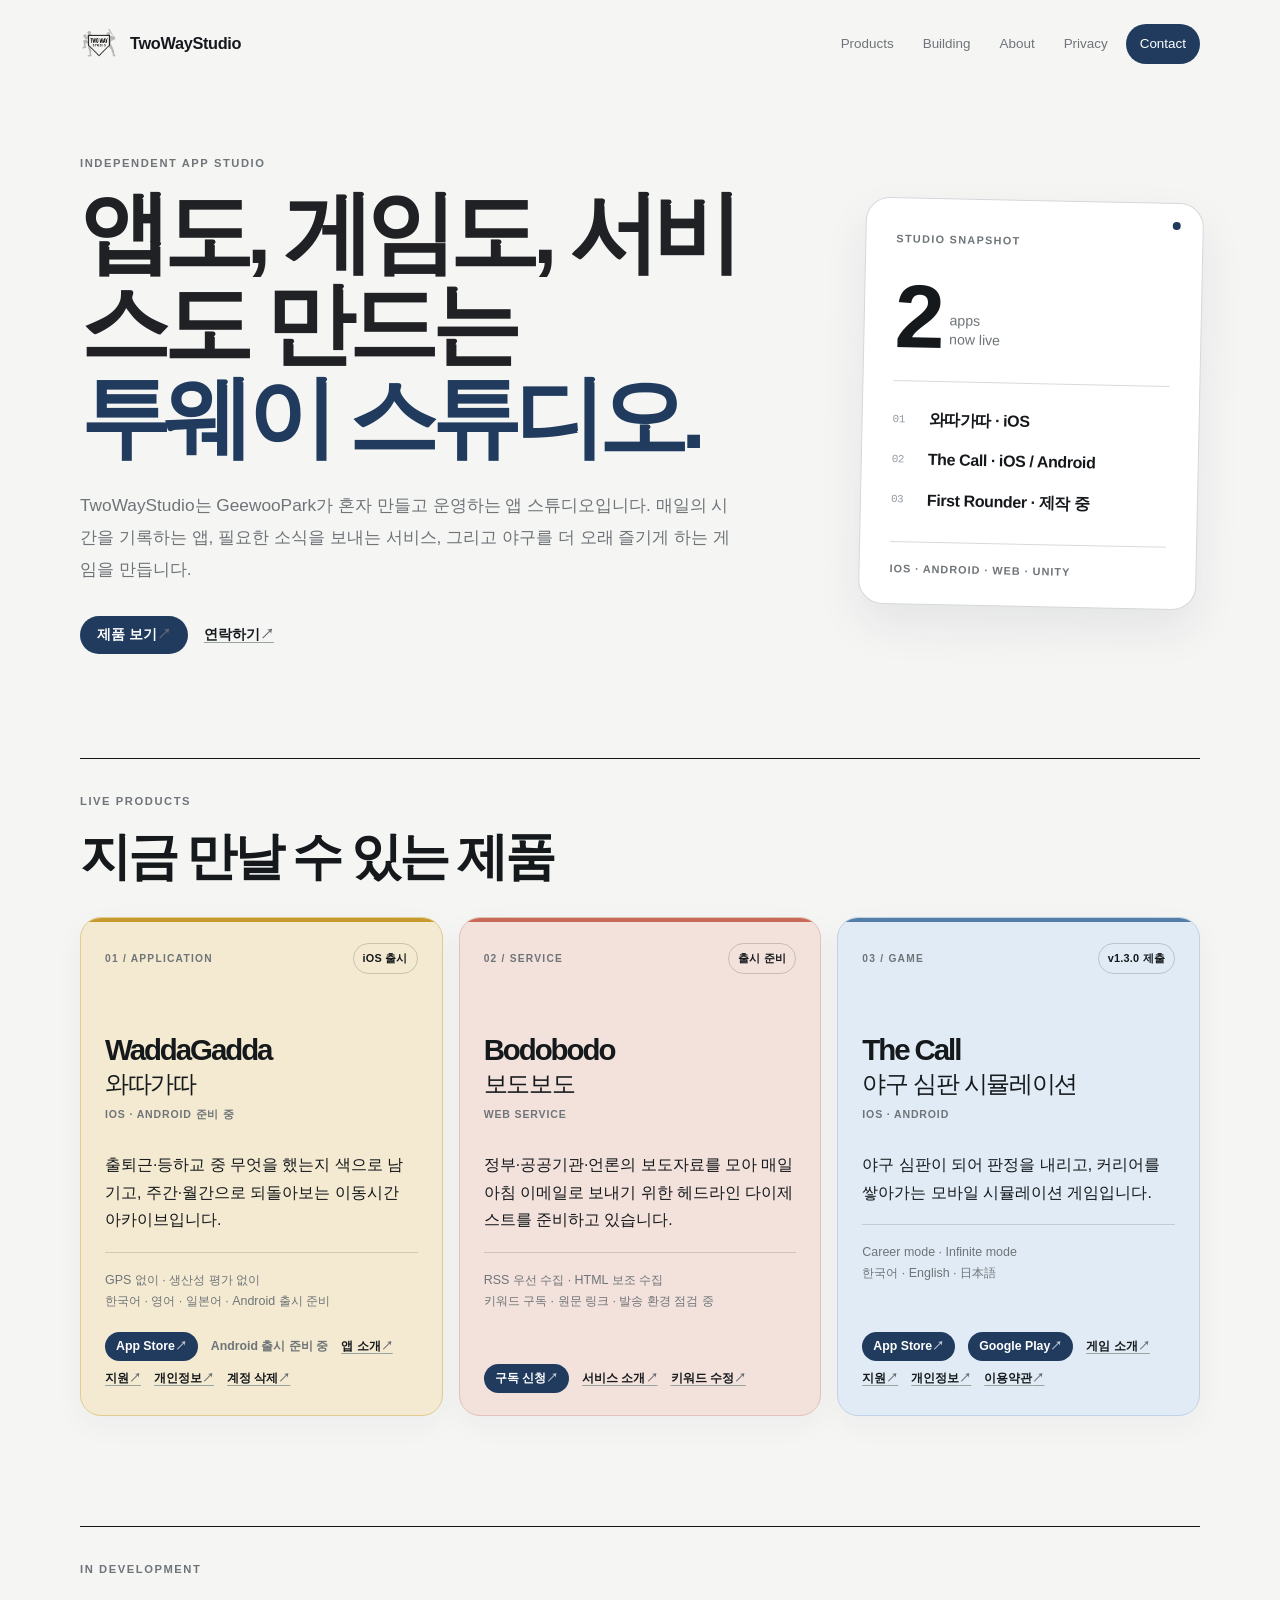
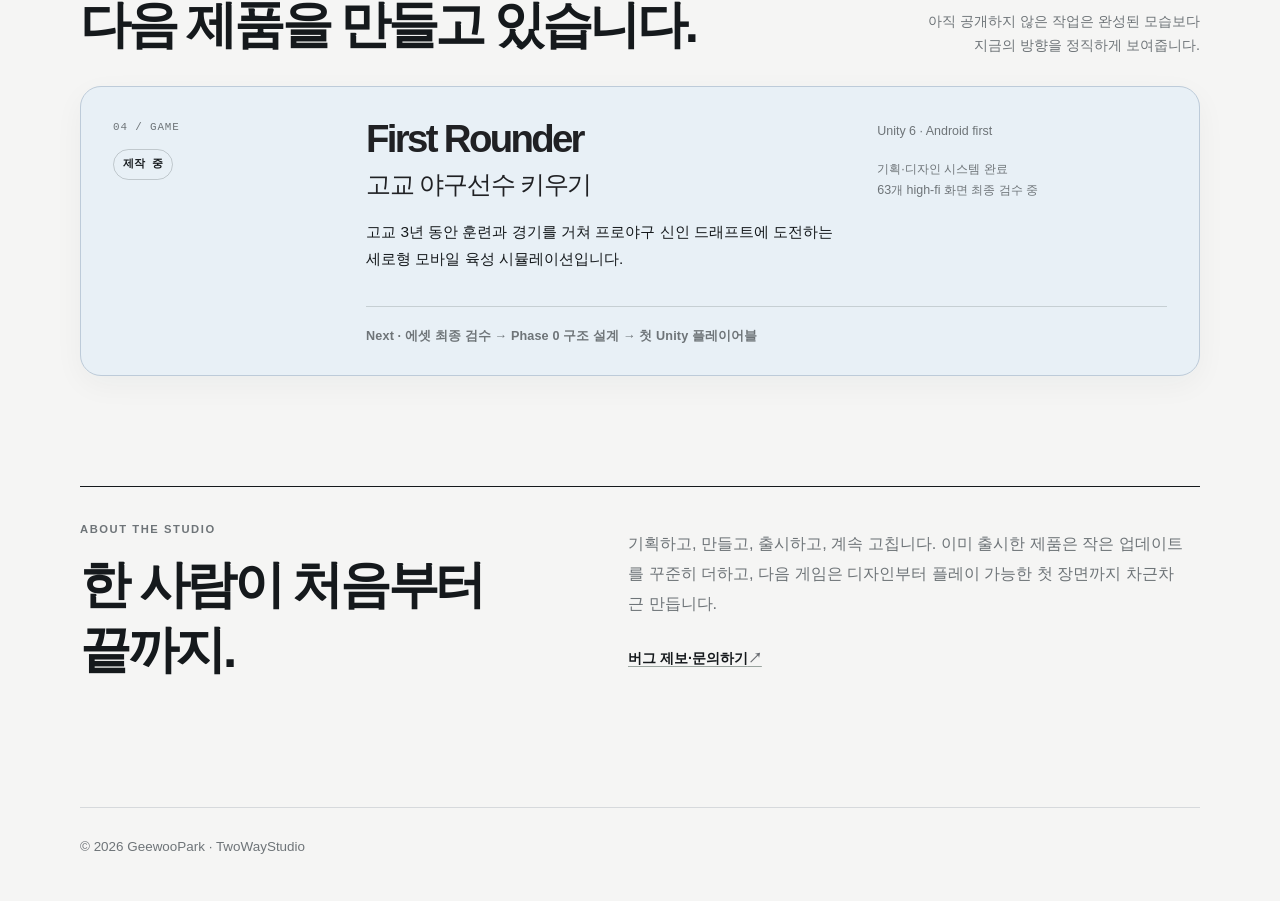
==== commit 41b51332: "Feat: 스튜디오 홈페이지 프로젝트 현황 반영" ====
--- a/index.html
+++ b/index.html
@@ -12,7 +12,8 @@
 <header class="site-header">
   <a class="brand" href="/"><img src="TwoWayStudio_Logo.png" alt=""><span>TwoWayStudio</span></a>
   <nav class="site-nav" aria-label="주요 메뉴">
-    <a href="#apps">Apps</a>
+    <a href="#apps">Products</a>
+    <a href="#building">Building</a>
     <a href="#about">About</a>
     <a href="privacy.html">Privacy</a>
     <a href="mailto:twowaystudio56@gmail.com">Contact</a>
@@ -24,57 +25,70 @@
     <div class="hero-copy">
       <p class="eyebrow">Independent app studio</p>
       <h1 id="home-title">앱도, 게임도, 서비스도 만드는<br><em>투웨이 스튜디오.</em></h1>
-      <p class="lead">TwoWayStudio는 GeewooPark가 혼자 만들고 운영하는 앱 스튜디오입니다. 매일의 시간을 기록하는 앱, 필요한 소식을 보내는 서비스, 야구 심판 게임을 만들고 있습니다.</p>
+      <p class="lead">TwoWayStudio는 GeewooPark가 혼자 만들고 운영하는 앱 스튜디오입니다. 매일의 시간을 기록하는 앱, 필요한 소식을 보내는 서비스, 그리고 야구를 더 오래 즐기게 하는 게임을 만듭니다.</p>
       <div class="hero-actions">
-        <a class="button-link button-link-primary" href="#apps">출시한 작업 보기</a>
+        <a class="button-link button-link-primary" href="#apps">제품 보기</a>
         <a class="button-link" href="mailto:twowaystudio56@gmail.com">연락하기</a>
       </div>
     </div>
     <aside class="hero-panel" aria-label="스튜디오 현황">
-      <p class="hero-panel-label">NOW SHIPPING</p>
-      <div class="hero-panel-count"><strong>3</strong><span>products<br>in the wild</span></div>
+      <p class="hero-panel-label">STUDIO SNAPSHOT</p>
+      <div class="hero-panel-count"><strong>2</strong><span>apps<br>now live</span></div>
       <div class="hero-panel-rule"></div>
       <ul class="hero-panel-list">
-        <li><span>01</span> 와따가따</li>
-        <li><span>02</span> 보도보도</li>
-        <li><span>03</span> The Call</li>
+        <li><span>01</span> 와따가따 · iOS</li>
+        <li><span>02</span> The Call · iOS / Android</li>
+        <li><span>03</span> First Rounder · 제작 중</li>
       </ul>
-      <p class="hero-panel-foot">iOS · Android · Web</p>
+      <p class="hero-panel-foot">iOS · Android · Web · Unity</p>
     </aside>
   </section>
 
   <section id="apps" class="home-section home-work" aria-labelledby="work-title">
     <div class="section-heading">
-      <div><p class="eyebrow">Product</p><h2 id="work-title">제품</h2></div>
+      <div><p class="eyebrow">Live products</p><h2 id="work-title">지금 만날 수 있는 제품</h2></div>
     </div>
     <div class="work-grid">
       <article class="work-card work-card-wadda">
-        <div class="work-card-top"><p class="work-index">01 / Application</p><span class="work-status">출시 완료</span></div>
-        <div class="work-card-title"><h3>WaddaGadda<br><span lang="ko">와따가따</span></h3><p class="work-platform">iOS · Android</p></div>
+        <div class="work-card-top"><p class="work-index">01 / Application</p><span class="work-status">iOS 출시</span></div>
+        <div class="work-card-title"><h3>WaddaGadda<br><span lang="ko">와따가따</span></h3><p class="work-platform">iOS · Android 준비 중</p></div>
         <p class="work-description">출퇴근·등하교 중 무엇을 했는지 색으로 남기고, 주간·월간으로 되돌아보는 이동시간 아카이브입니다.</p>
-        <p class="work-detail">GPS 없이 · 생산성 평가 없이<br>한국어 · 영어 · 일본어</p>
-        <div class="work-links"><a class="button-link work-link-primary" href="https://apps.apple.com/kr/app/id6805919980">App Store</a><a class="button-link work-link-primary" href="https://play.google.com/store/apps/details?id=com.twowaystudio.waddagadda">Google Play</a><a class="button-link" href="waddagadda.html">앱 소개</a><a class="button-link" href="waddagadda-support.html">지원</a><a class="button-link" href="waddagadda-privacy.html">개인정보</a><a class="button-link" href="waddagadda-delete-account.html">계정 삭제</a></div>
+        <p class="work-detail">GPS 없이 · 생산성 평가 없이<br>한국어 · 영어 · 일본어 · Android 출시 준비</p>
+        <div class="work-links"><a class="button-link work-link-primary" href="https://apps.apple.com/kr/app/id6805919980">App Store</a><span class="work-link-note">Android 출시 준비 중</span><a class="button-link" href="waddagadda.html">앱 소개</a><a class="button-link" href="waddagadda-support.html">지원</a><a class="button-link" href="waddagadda-privacy.html">개인정보</a><a class="button-link" href="waddagadda-delete-account.html">계정 삭제</a></div>
       </article>
       <article class="work-card work-card-bodo">
-        <div class="work-card-top"><p class="work-index">02 / Service</p><span class="work-status">운영 중</span></div>
+        <div class="work-card-top"><p class="work-index">02 / Service</p><span class="work-status">출시 준비</span></div>
         <div class="work-card-title"><h3>Bodobodo<br><span lang="ko">보도보도</span></h3><p class="work-platform">Web service</p></div>
-        <p class="work-description">정부·공공기관·언론의 보도자료를 모아 매일 아침 이메일로 보내는 헤드라인 다이제스트입니다.</p>
-        <p class="work-detail">RSS 우선 수집 · HTML 보조 수집<br>키워드 구독 · 원문 링크</p>
+        <p class="work-description">정부·공공기관·언론의 보도자료를 모아 매일 아침 이메일로 보내기 위한 헤드라인 다이제스트를 준비하고 있습니다.</p>
+        <p class="work-detail">RSS 우선 수집 · HTML 보조 수집<br>키워드 구독 · 원문 링크 · 발송 환경 점검 중</p>
         <div class="work-links"><a class="button-link work-link-primary" href="press-digest.html">구독 신청</a><a class="button-link" href="bodobodo.html">서비스 소개</a><a class="button-link" href="press-digest-edit.html">키워드 수정</a></div>
       </article>
       <article class="work-card work-card-call">
-        <div class="work-card-top"><p class="work-index">03 / Game</p><span class="work-status">출시 완료</span></div>
+        <div class="work-card-top"><p class="work-index">03 / Game</p><span class="work-status">v1.3.0 제출</span></div>
         <div class="work-card-title"><h3>The Call<br><span lang="ko">야구 심판 시뮬레이션</span></h3><p class="work-platform">iOS · Android</p></div>
         <p class="work-description">야구 심판이 되어 판정을 내리고, 커리어를 쌓아가는 모바일 시뮬레이션 게임입니다.</p>
-        <p class="work-detail">Career mode · Infinite mode<br>한국어 버전</p>
+        <p class="work-detail">Career mode · Infinite mode<br>한국어 · English · 日本語</p>
         <div class="work-links"><a class="button-link work-link-primary" href="https://apps.apple.com/kr/app/the-call-%EC%95%BC%EA%B5%AC-%EC%8B%AC%ED%8C%90-%EA%B2%8C%8C%EC%9E%84/id6819682845">App Store</a><a class="button-link work-link-primary" href="https://play.google.com/store/apps/details?id=com.twowaystudio.thecall">Google Play</a><a class="button-link" href="thecall.html">게임 소개</a><a class="button-link" href="thecall-support.html">지원</a><a class="button-link" href="thecall-privacy.html">개인정보</a><a class="button-link" href="thecall-terms.html">이용약관</a></div>
       </article>
     </div>
   </section>
 
+  <section id="building" class="home-section home-building" aria-labelledby="building-title">
+    <div class="section-heading">
+      <div><p class="eyebrow">In development</p><h2 id="building-title">다음 제품을 만들고 있습니다.</h2></div>
+      <p>아직 공개하지 않은 작업은 완성된 모습보다<br>지금의 방향을 정직하게 보여줍니다.</p>
+    </div>
+    <article class="building-card">
+      <div class="building-card-index"><span>04 / Game</span><span class="work-status">제작 중</span></div>
+      <div class="building-card-copy"><h3>First Rounder<br><span>고교 야구선수 키우기</span></h3><p>고교 3년 동안 훈련과 경기를 거쳐 프로야구 신인 드래프트에 도전하는 세로형 모바일 육성 시뮬레이션입니다.</p></div>
+      <div class="building-card-meta"><p>Unity 6 · Android first</p><p>기획·디자인 시스템 완료<br>63개 high-fi 화면 최종 검수 중</p></div>
+      <p class="building-card-next">Next · 에셋 최종 검수 → Phase 0 구조 설계 → 첫 Unity 플레이어블</p>
+    </article>
+  </section>
+
   <section id="about" class="home-section home-about" aria-labelledby="about-title">
     <div><p class="eyebrow">About the studio</p><h2 id="about-title">한 사람이 처음부터 끝까지.</h2></div>
-    <div class="about-copy"><p>기획하고, 만들고, 출시하고, 계속 고칩니다. TwoWayStudio는 작고 구체적인 문제를 오래 바라보며 사용자의 일상에 조용히 남는 제품을 만듭니다.</p><a class="button-link" href="mailto:twowaystudio56@gmail.com">버그 제보·문의하기</a></div>
+    <div class="about-copy"><p>기획하고, 만들고, 출시하고, 계속 고칩니다. 이미 출시한 제품은 작은 업데이트를 꾸준히 더하고, 다음 게임은 디자인부터 플레이 가능한 첫 장면까지 차근차근 만듭니다.</p><a class="button-link" href="mailto:twowaystudio56@gmail.com">버그 제보·문의하기</a></div>
   </section>
 </main>
 
--- a/home.css
+++ b/home.css
@@ -53,14 +53,18 @@
 .work-detail{margin:18px 0 0;padding-top:17px;border-top:1px solid rgba(31,41,40,.17);color:var(--home-muted);font-size:.78rem;line-height:1.7}
 .work-links{display:flex;flex-wrap:wrap;gap:3px 13px;margin-top:auto;padding-top:20px}
 .work-links .button-link{min-height:29px;font-size:.77rem}
+.work-link-note{display:inline-flex;min-height:29px;align-items:center;color:var(--home-muted);font-size:.77rem;font-weight:700}
 .work-links .work-link-primary{padding:0 11px;border-radius:999px;background:var(--home-navy);color:#fff;text-decoration:none}
 .work-links .work-link-primary::after{color:rgba(255,255,255,.72)}
 .work-links .work-link-primary:hover{background:#2d5178;color:#fff}
 .home-about{display:grid;grid-template-columns:minmax(280px,.9fr) minmax(0,1.1fr);gap:80px;margin-top:110px;padding-bottom:20px}
+.home-building{margin-top:110px}
+.building-card{display:grid;grid-template-columns:.62fr 1.35fr .82fr;gap:34px;align-items:start;padding:31px 32px 27px;border:1px solid #bdcbd9;border-radius:21px;background:#e8f0f6;box-shadow:0 9px 30px rgba(30,42,55,.045)}
+.building-card-index{display:flex;flex-direction:column;gap:13px;align-items:flex-start;color:var(--home-muted);font-family:ui-monospace,SFMono-Regular,Menlo,monospace;font-size:.68rem;letter-spacing:.08em;text-transform:uppercase}.building-card-copy h3{margin:0;font-size:clamp(1.65rem,3vw,2.45rem);font-weight:650;letter-spacing:-.07em;line-height:1.08}.building-card-copy h3 span{font-size:.65em;font-weight:550;letter-spacing:-.05em}.building-card-copy p{max-width:490px;margin:18px 0 0;color:var(--home-ink);font-size:.96rem;line-height:1.75}.building-card-meta{margin-top:3px;color:var(--home-muted);font-size:.78rem;line-height:1.75}.building-card-meta p{margin:0 0 16px}.building-card-next{grid-column:2/-1;margin:0;padding-top:19px;border-top:1px solid rgba(31,41,40,.17);color:var(--home-muted);font-size:.79rem;font-weight:700;letter-spacing:.01em}
 .home-about h2{max-width:430px}
 .about-copy{max-width:560px;padding-top:8px}
 .about-copy p{margin:0;color:var(--home-muted);font-size:1.02rem;line-height:1.85}
 .about-copy .button-link{margin-top:22px}
 .home .site-footer{width:min(1120px,calc(100% - 64px));border-top:1px solid var(--home-line);color:var(--home-muted)}
-@media(max-width:860px){.home .site-header,.home .page,.home .site-footer{width:min(100% - 40px,1120px)}.home-hero{grid-template-columns:1fr;gap:48px}.hero-panel{width:min(100%,430px);justify-self:center}.work-grid{grid-template-columns:1fr 1fr}.work-card:last-child{grid-column:1/-1}.home-about{gap:40px}}
-@media(max-width:620px){.home .site-header{min-height:102px;padding:17px 0}.home .site-nav{width:100%;justify-content:space-between;gap:2px}.home .site-nav a{padding:7px 6px;font-size:.75rem}.home .site-nav a[href^="mailto:"]{padding:8px 10px}.home .page{padding-bottom:78px}.home .hero{padding:48px 0 75px}.home h1{font-size:clamp(2.75rem,13vw,4.5rem)}.home .lead{font-size:1rem}.section-heading{display:block}.section-heading>p{margin-top:16px;text-align:left}.work-grid{grid-template-columns:1fr}.work-card:last-child{grid-column:auto}.work-card{min-height:405px}.work-card-title{margin-top:59px}.home-about{grid-template-columns:1fr;margin-top:78px;gap:20px}.about-copy{padding-top:0}}
+@media(max-width:860px){.home .site-header,.home .page,.home .site-footer{width:min(100% - 40px,1120px)}.home-hero{grid-template-columns:1fr;gap:48px}.hero-panel{width:min(100%,430px);justify-self:center}.work-grid{grid-template-columns:1fr 1fr}.work-card:last-child{grid-column:1/-1}.home-about{gap:40px}.building-card{grid-template-columns:.55fr 1.25fr}.building-card-meta{grid-column:2}.building-card-next{grid-column:2}}
+@media(max-width:620px){.home .site-header{min-height:102px;padding:17px 0}.home .site-nav{width:100%;justify-content:space-between;gap:2px}.home .site-nav a{padding:7px 5px;font-size:.71rem}.home .site-nav a[href^="mailto:"]{padding:8px 10px}.home .page{padding-bottom:78px}.home .hero{padding:48px 0 75px}.home h1{font-size:clamp(2.75rem,13vw,4.5rem)}.home .lead{font-size:1rem}.section-heading{display:block}.section-heading>p{margin-top:16px;text-align:left}.work-grid{grid-template-columns:1fr}.work-card:last-child{grid-column:auto}.work-card{min-height:405px}.work-card-title{margin-top:59px}.home-building{margin-top:78px}.building-card{grid-template-columns:1fr;gap:22px;padding:27px 24px}.building-card-index{flex-direction:row;align-items:center;justify-content:space-between}.building-card-meta{grid-column:auto}.building-card-next{grid-column:auto}.home-about{grid-template-columns:1fr;margin-top:78px;gap:20px}.about-copy{padding-top:0}}
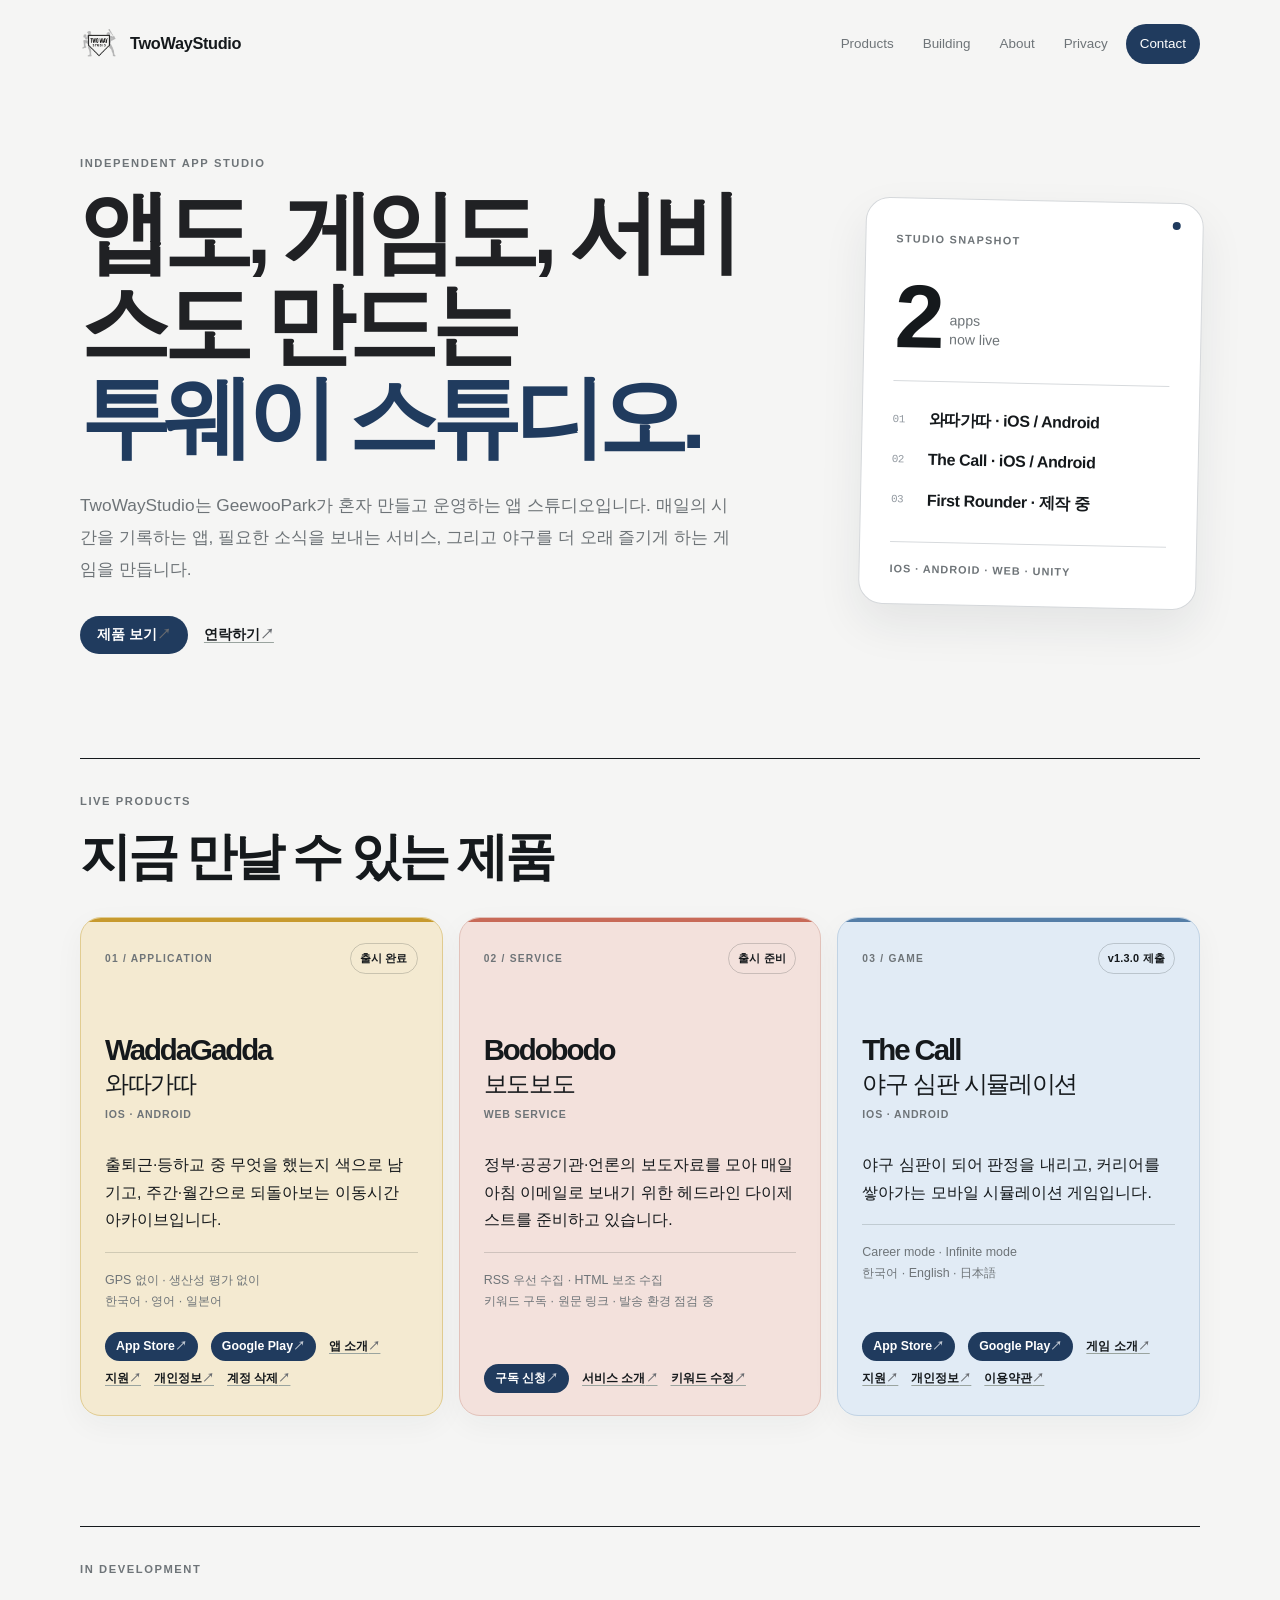
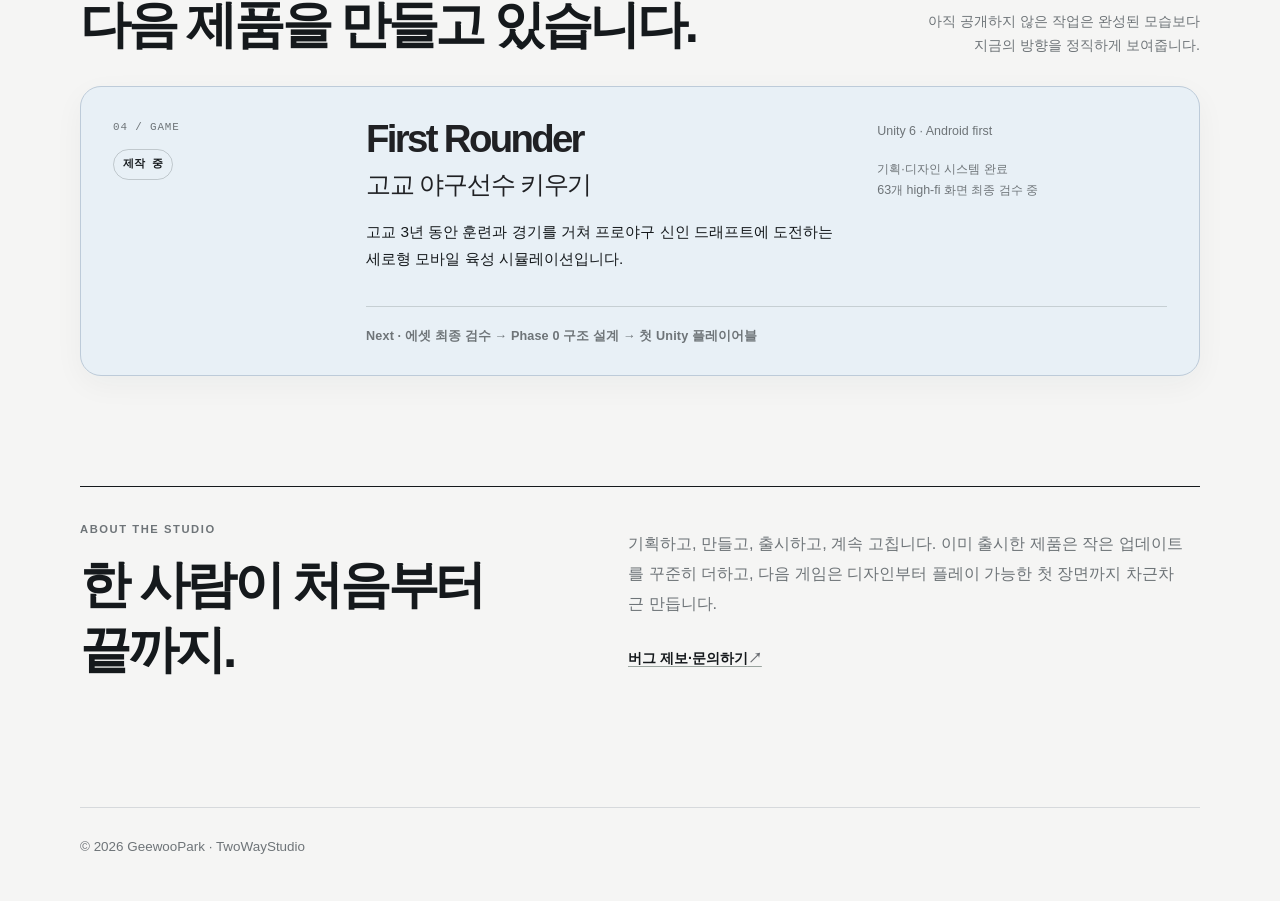
==== commit e4a61db9: "Fix: 와따가따 안드로이드 출시 상태 정정" ====
--- a/index.html
+++ b/index.html
@@ -36,7 +36,7 @@
       <div class="hero-panel-count"><strong>2</strong><span>apps<br>now live</span></div>
       <div class="hero-panel-rule"></div>
       <ul class="hero-panel-list">
-        <li><span>01</span> 와따가따 · iOS</li>
+        <li><span>01</span> 와따가따 · iOS / Android</li>
         <li><span>02</span> The Call · iOS / Android</li>
         <li><span>03</span> First Rounder · 제작 중</li>
       </ul>
@@ -50,11 +50,11 @@
     </div>
     <div class="work-grid">
       <article class="work-card work-card-wadda">
-        <div class="work-card-top"><p class="work-index">01 / Application</p><span class="work-status">iOS 출시</span></div>
-        <div class="work-card-title"><h3>WaddaGadda<br><span lang="ko">와따가따</span></h3><p class="work-platform">iOS · Android 준비 중</p></div>
+        <div class="work-card-top"><p class="work-index">01 / Application</p><span class="work-status">출시 완료</span></div>
+        <div class="work-card-title"><h3>WaddaGadda<br><span lang="ko">와따가따</span></h3><p class="work-platform">iOS · Android</p></div>
         <p class="work-description">출퇴근·등하교 중 무엇을 했는지 색으로 남기고, 주간·월간으로 되돌아보는 이동시간 아카이브입니다.</p>
-        <p class="work-detail">GPS 없이 · 생산성 평가 없이<br>한국어 · 영어 · 일본어 · Android 출시 준비</p>
-        <div class="work-links"><a class="button-link work-link-primary" href="https://apps.apple.com/kr/app/id6805919980">App Store</a><span class="work-link-note">Android 출시 준비 중</span><a class="button-link" href="waddagadda.html">앱 소개</a><a class="button-link" href="waddagadda-support.html">지원</a><a class="button-link" href="waddagadda-privacy.html">개인정보</a><a class="button-link" href="waddagadda-delete-account.html">계정 삭제</a></div>
+        <p class="work-detail">GPS 없이 · 생산성 평가 없이<br>한국어 · 영어 · 일본어</p>
+        <div class="work-links"><a class="button-link work-link-primary" href="https://apps.apple.com/kr/app/id6805919980">App Store</a><a class="button-link work-link-primary" href="https://play.google.com/store/apps/details?id=com.twowaystudio.waddagadda">Google Play</a><a class="button-link" href="waddagadda.html">앱 소개</a><a class="button-link" href="waddagadda-support.html">지원</a><a class="button-link" href="waddagadda-privacy.html">개인정보</a><a class="button-link" href="waddagadda-delete-account.html">계정 삭제</a></div>
       </article>
       <article class="work-card work-card-bodo">
         <div class="work-card-top"><p class="work-index">02 / Service</p><span class="work-status">출시 준비</span></div>
--- a/home.css
+++ b/home.css
@@ -53,7 +53,6 @@
 .work-detail{margin:18px 0 0;padding-top:17px;border-top:1px solid rgba(31,41,40,.17);color:var(--home-muted);font-size:.78rem;line-height:1.7}
 .work-links{display:flex;flex-wrap:wrap;gap:3px 13px;margin-top:auto;padding-top:20px}
 .work-links .button-link{min-height:29px;font-size:.77rem}
-.work-link-note{display:inline-flex;min-height:29px;align-items:center;color:var(--home-muted);font-size:.77rem;font-weight:700}
 .work-links .work-link-primary{padding:0 11px;border-radius:999px;background:var(--home-navy);color:#fff;text-decoration:none}
 .work-links .work-link-primary::after{color:rgba(255,255,255,.72)}
 .work-links .work-link-primary:hover{background:#2d5178;color:#fff}
